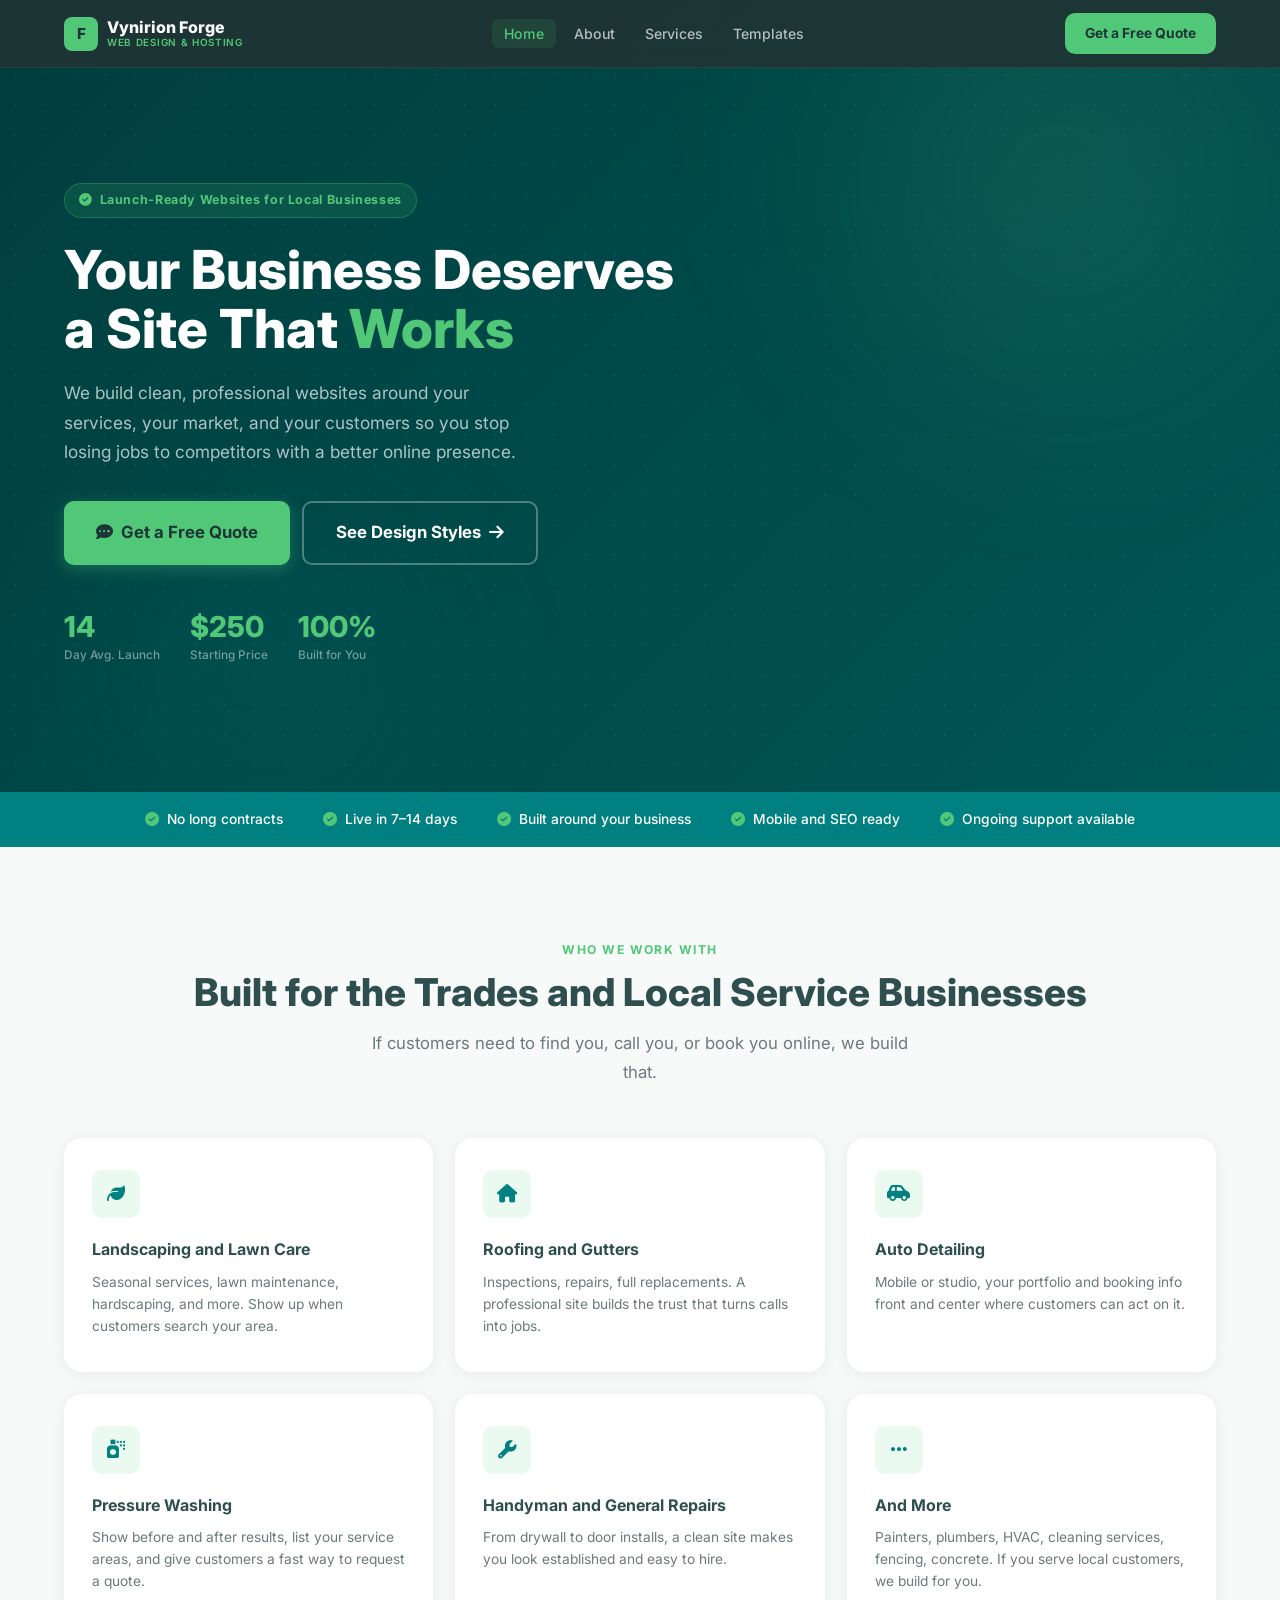
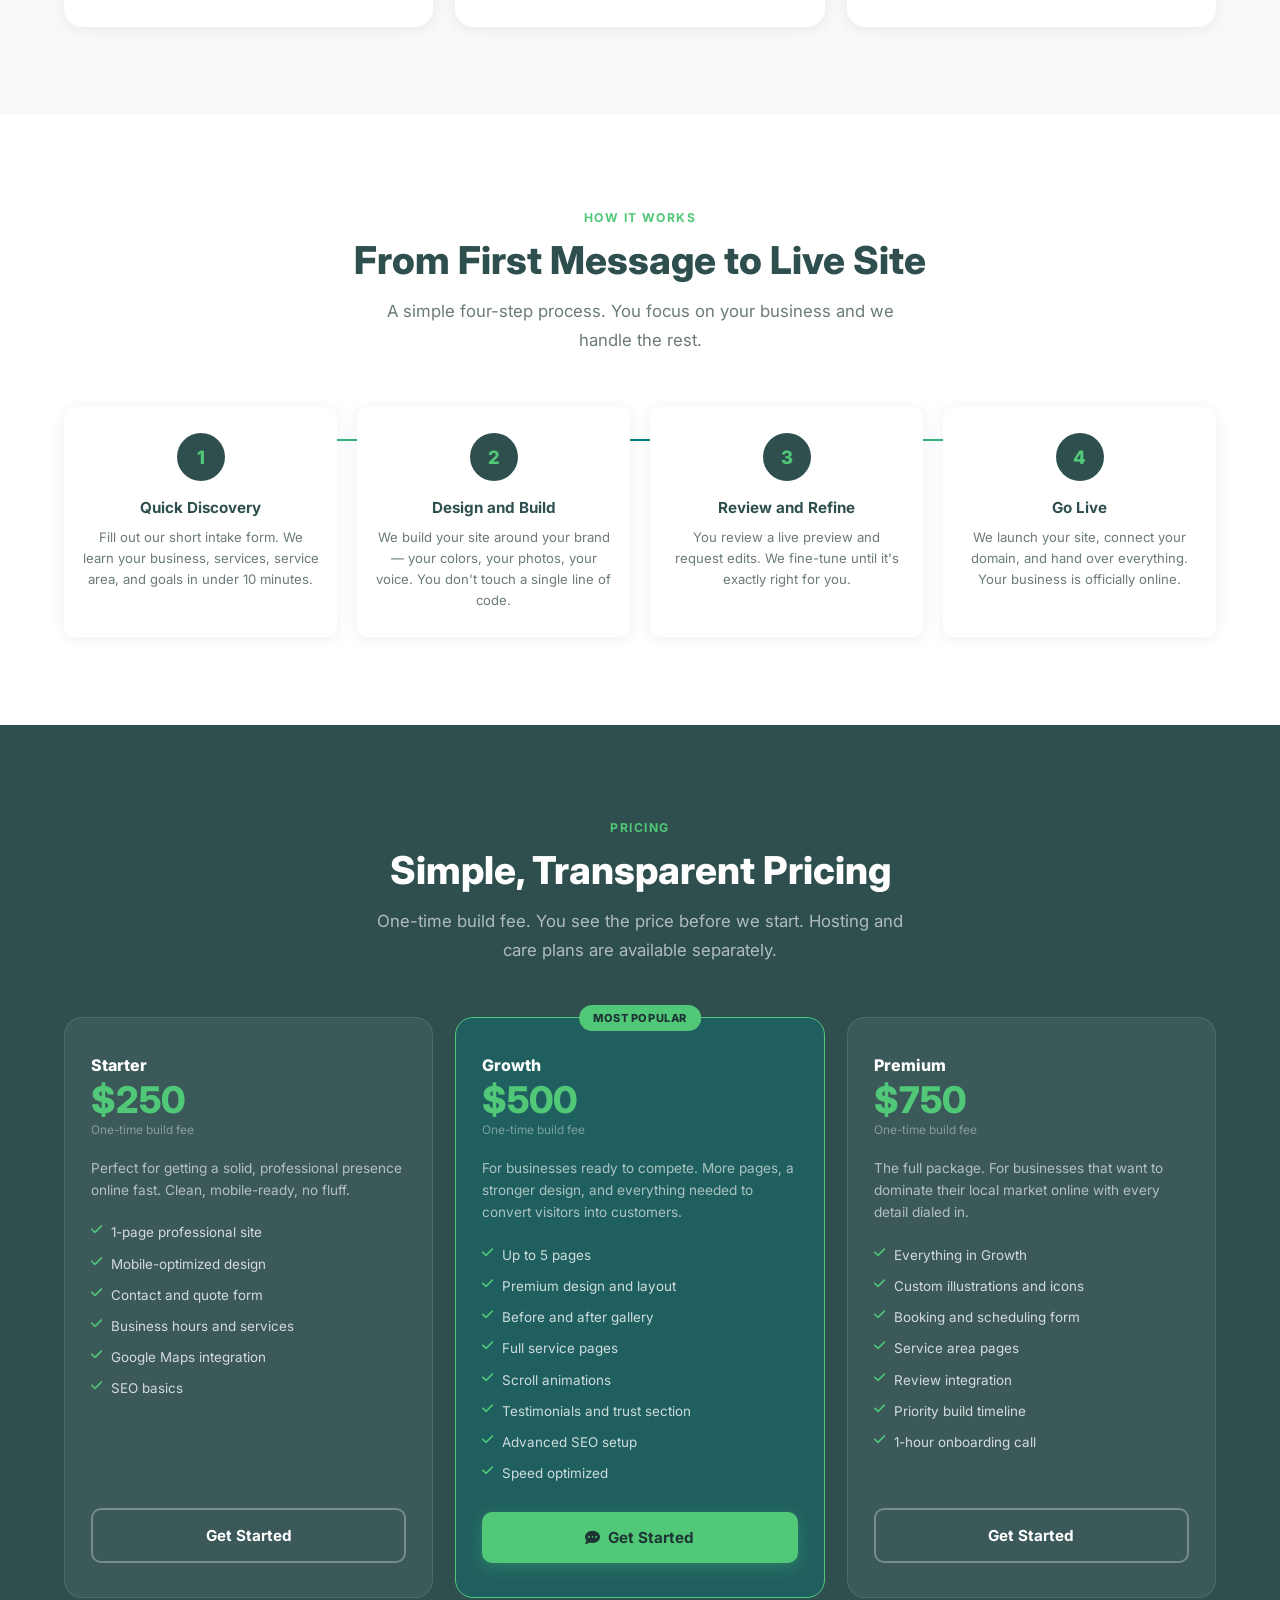
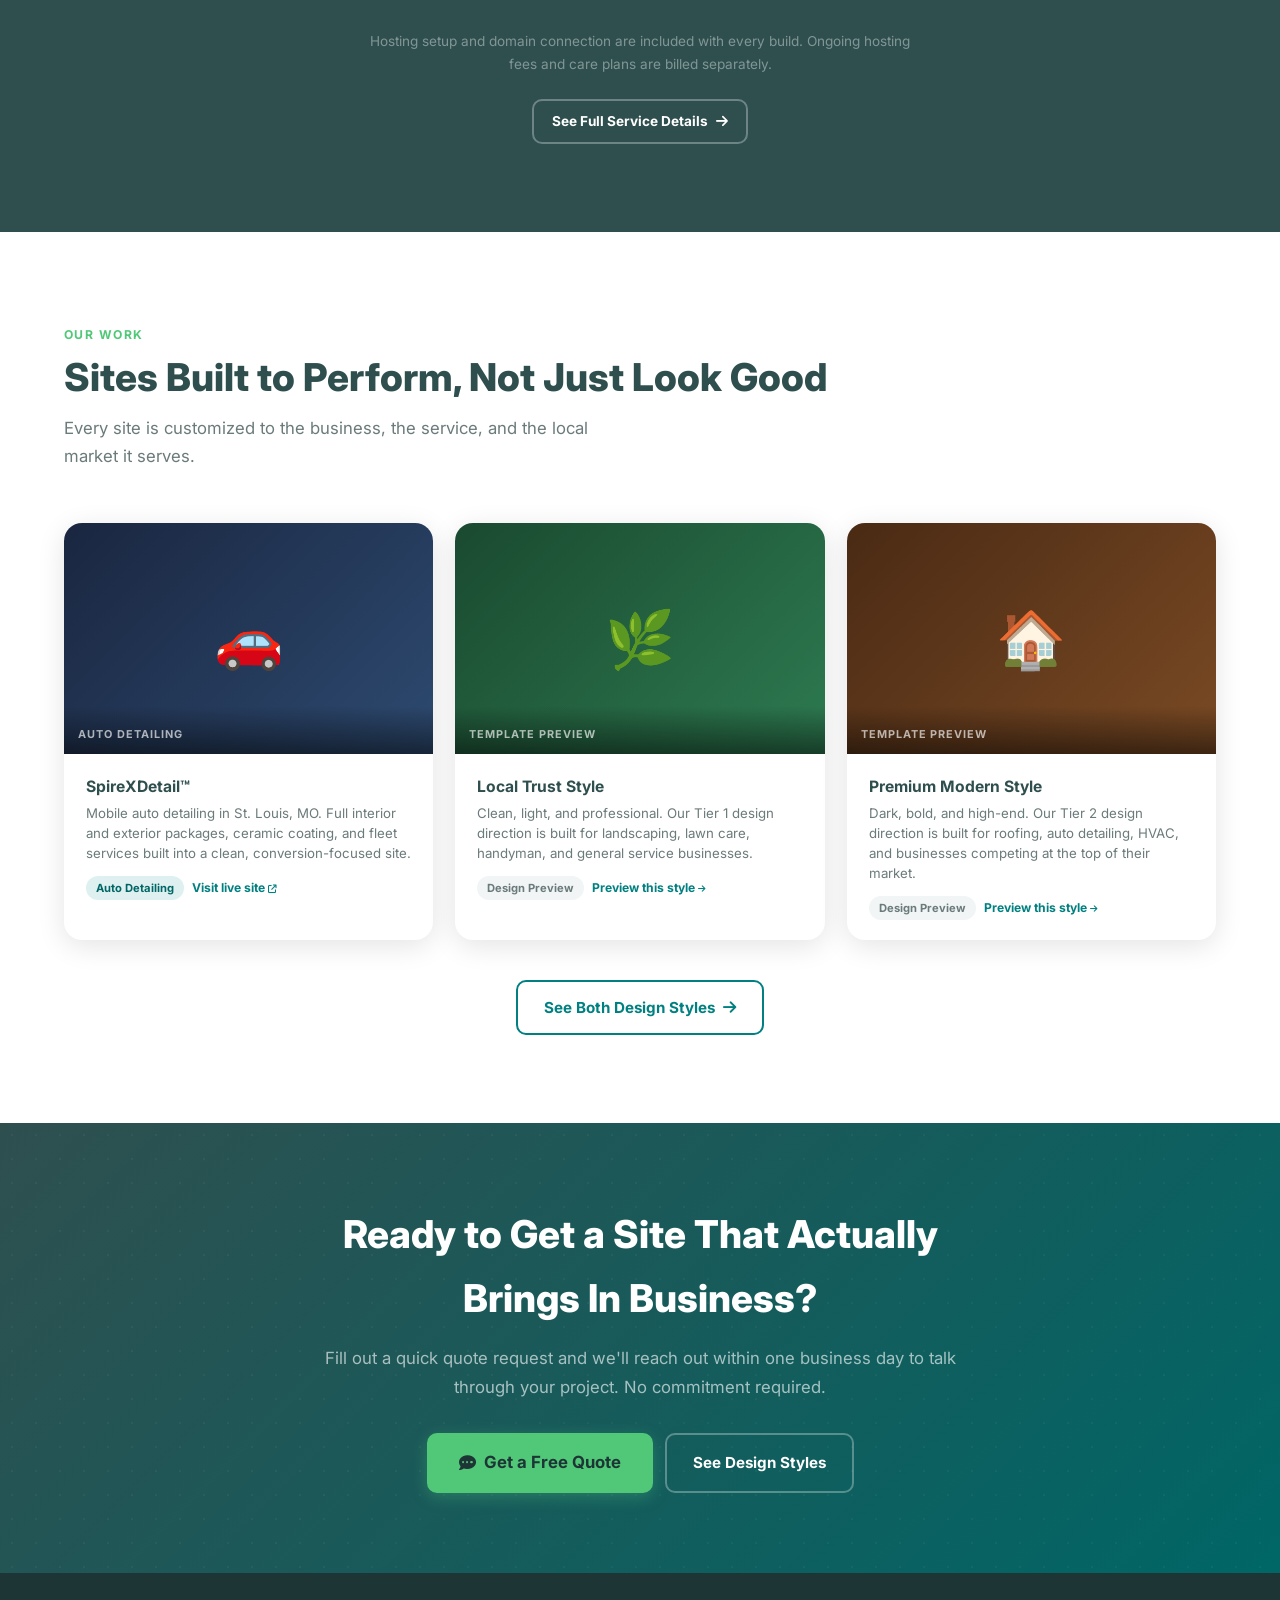
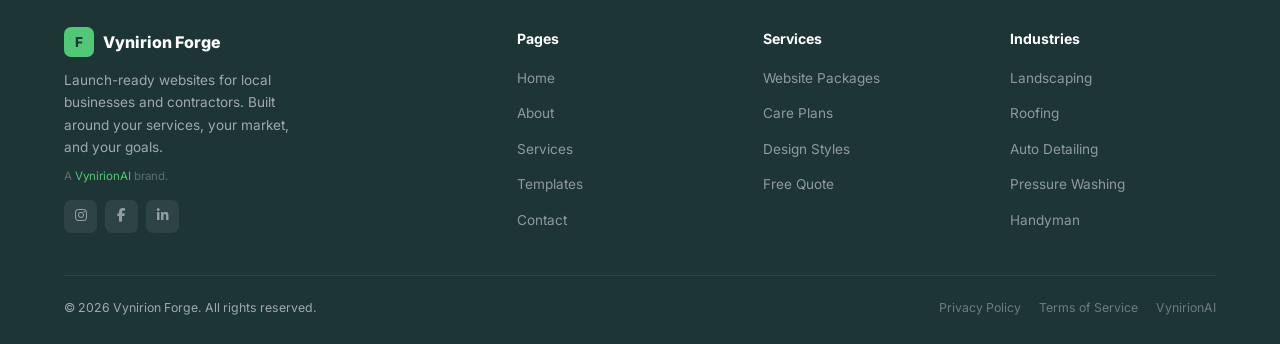
==== vynirion-forge/index.html @ cfecff51 "Add files via upload" ====
<!DOCTYPE html>
<html lang="en">
<head>
  <meta charset="UTF-8">
  <meta name="viewport" content="width=device-width, initial-scale=1.0">
  <title>Vynirion Forge — Professional Websites for Local Businesses</title>
  <meta name="description" content="Vynirion Forge builds professional, launch-ready websites for contractors and local businesses. Landscapers, roofers, detailers, handymen — if customers need to find you, we build it right.">
  <link href="https://fonts.googleapis.com/css2?family=Inter:wght@400;500;600;700;800&display=swap" rel="stylesheet">
  <link rel="stylesheet" href="https://cdnjs.cloudflare.com/ajax/libs/font-awesome/6.5.0/css/all.min.css">
  <link rel="stylesheet" href="style.css">
</head>
<body>

  <!-- NAV -->
  <nav class="site-nav" id="site-nav">
    <a href="index.html" class="nav-logo">
      <div class="nav-logo-mark">F</div>
      <div class="nav-logo-wrap">
        <span class="nav-logo-name">Vynirion Forge</span>
        <span class="nav-logo-sub">Web Design &amp; Hosting</span>
      </div>
    </a>
    <ul class="nav-links">
      <li><a href="index.html" class="active">Home</a></li>
      <li><a href="about.html">About</a></li>
      <li><a href="services.html">Services</a></li>
      <li><a href="templates.html">Templates</a></li>
    </ul>
    <a href="contact.html" class="nav-cta">Get a Free Quote</a>
    <button class="hamburger" id="hamburger" aria-label="Toggle menu" aria-expanded="false">
      <span></span><span></span><span></span>
    </button>
  </nav>

  <!-- MOBILE NAV -->
  <div class="mobile-nav" id="mobile-nav">
    <a href="index.html" class="active">Home</a>
    <a href="about.html">About</a>
    <a href="services.html">Services</a>
    <a href="templates.html">Templates</a>
    <a href="contact.html" class="mob-cta">Get a Free Quote</a>
  </div>

  <!-- MOBILE CTA BAR -->
  <div class="mobile-cta-bar">
    <a href="contact.html"><i class="fa-solid fa-comment-dots"></i> Get a Free Quote</a>
  </div>


  <!-- HERO -->
  <section class="home-hero home-hero--single">
    <div class="home-hero-glow glow-1"></div>
    <div class="home-hero-glow glow-2"></div>

    <div class="home-hero-content">
      <div class="home-hero-badge">
        <i class="fa-solid fa-circle-check" style="color:var(--emerald);font-size:.8rem;"></i>
        Launch-Ready Websites for Local Businesses
      </div>

      <h1>Your Business Deserves<br>a Site That <em>Works</em></h1>

      <p>We build clean, professional websites around your services, your market, and your customers so you stop losing jobs to competitors with a better online presence.</p>

      <div class="hero-btns">
        <a href="contact.html" class="btn btn-em btn-lg"><i class="fa-solid fa-comment-dots"></i> Get a Free Quote</a>
        <a href="templates.html" class="btn btn-outline-w btn-lg">See Design Styles <i class="fa-solid fa-arrow-right"></i></a>
      </div>

      <div class="hero-stats">
        <div>
          <div class="hstat-num">14</div>
          <div class="hstat-label">Day Avg. Launch</div>
        </div>
        <div>
          <div class="hstat-num">$250</div>
          <div class="hstat-label">Starting Price</div>
        </div>
        <div>
          <div class="hstat-num">100%</div>
          <div class="hstat-label">Built for You</div>
        </div>
      </div>
    </div>
  </section>


  <!-- TRUST BAR -->
  <div class="trust-bar">
    <div class="trust-item"><i class="fa-solid fa-circle-check"></i> No long contracts</div>
    <div class="trust-item"><i class="fa-solid fa-circle-check"></i> Live in 7–14 days</div>
    <div class="trust-item"><i class="fa-solid fa-circle-check"></i> Built around your business</div>
    <div class="trust-item"><i class="fa-solid fa-circle-check"></i> Mobile and SEO ready</div>
    <div class="trust-item"><i class="fa-solid fa-circle-check"></i> Ongoing support available</div>
  </div>


  <!-- WHO WE BUILD FOR -->
  <section class="bg-light">
    <div class="wrap">
      <div class="section-header center">
        <div class="label">Who We Work With</div>
        <h2 class="h2">Built for the Trades and Local Service Businesses</h2>
        <p class="lead">If customers need to find you, call you, or book you online, we build that.</p>
      </div>

      <div class="svc-grid">
        <div class="svc-card">
          <div class="svc-icon"><i class="fa-solid fa-leaf"></i></div>
          <h3>Landscaping and Lawn Care</h3>
          <p>Seasonal services, lawn maintenance, hardscaping, and more. Show up when customers search your area.</p>
        </div>
        <div class="svc-card">
          <div class="svc-icon"><i class="fa-solid fa-house"></i></div>
          <h3>Roofing and Gutters</h3>
          <p>Inspections, repairs, full replacements. A professional site builds the trust that turns calls into jobs.</p>
        </div>
        <div class="svc-card">
          <div class="svc-icon"><i class="fa-solid fa-car-side"></i></div>
          <h3>Auto Detailing</h3>
          <p>Mobile or studio, your portfolio and booking info front and center where customers can act on it.</p>
        </div>
        <div class="svc-card">
          <div class="svc-icon"><i class="fa-solid fa-spray-can"></i></div>
          <h3>Pressure Washing</h3>
          <p>Show before and after results, list your service areas, and give customers a fast way to request a quote.</p>
        </div>
        <div class="svc-card">
          <div class="svc-icon"><i class="fa-solid fa-wrench"></i></div>
          <h3>Handyman and General Repairs</h3>
          <p>From drywall to door installs, a clean site makes you look established and easy to hire.</p>
        </div>
        <div class="svc-card">
          <div class="svc-icon"><i class="fa-solid fa-ellipsis"></i></div>
          <h3>And More</h3>
          <p>Painters, plumbers, HVAC, cleaning services, fencing, concrete. If you serve local customers, we build for you.</p>
        </div>
      </div>
    </div>
  </section>


  <!-- HOW IT WORKS -->
  <section>
    <div class="wrap">
      <div class="section-header center">
        <div class="label">How It Works</div>
        <h2 class="h2">From First Message to Live Site</h2>
        <p class="lead">A simple four-step process. You focus on your business and we handle the rest.</p>
      </div>

      <div class="process-grid">
        <div class="step">
          <div class="step-num">1</div>
          <h3>Quick Discovery</h3>
          <p>Fill out our short intake form. We learn your business, services, service area, and goals in under 10 minutes.</p>
        </div>
        <div class="step">
          <div class="step-num">2</div>
          <h3>Design and Build</h3>
          <p>We build your site around your brand — your colors, your photos, your voice. You don't touch a single line of code.</p>
        </div>
        <div class="step">
          <div class="step-num">3</div>
          <h3>Review and Refine</h3>
          <p>You review a live preview and request edits. We fine-tune until it's exactly right for you.</p>
        </div>
        <div class="step">
          <div class="step-num">4</div>
          <h3>Go Live</h3>
          <p>We launch your site, connect your domain, and hand over everything. Your business is officially online.</p>
        </div>
      </div>
    </div>
  </section>


  <!-- PACKAGES -->
  <section class="bg-slate">
    <div class="wrap">
      <div class="section-header center on-dark">
        <div class="label">Pricing</div>
        <h2 class="h2">Simple, Transparent Pricing</h2>
        <p class="lead">One-time build fee. You see the price before we start. Hosting and care plans are available separately.</p>
      </div>

      <div class="pkg-grid">
        <div class="pkg-card">
          <div class="pkg-name">Starter</div>
          <div class="pkg-price">$250</div>
          <div class="pkg-price-note">One-time build fee</div>
          <div class="pkg-desc">Perfect for getting a solid, professional presence online fast. Clean, mobile-ready, no fluff.</div>
          <ul class="pkg-list">
            <li><i class="fa-solid fa-check"></i> 1-page professional site</li>
            <li><i class="fa-solid fa-check"></i> Mobile-optimized design</li>
            <li><i class="fa-solid fa-check"></i> Contact and quote form</li>
            <li><i class="fa-solid fa-check"></i> Business hours and services</li>
            <li><i class="fa-solid fa-check"></i> Google Maps integration</li>
            <li><i class="fa-solid fa-check"></i> SEO basics</li>
          </ul>
          <div class="pkg-footer">
            <a href="contact.html" class="btn btn-outline-w" style="width:100%;justify-content:center;">Get Started</a>
          </div>
        </div>

        <div class="pkg-card featured">
          <div class="pkg-badge">Most Popular</div>
          <div class="pkg-name">Growth</div>
          <div class="pkg-price">$500</div>
          <div class="pkg-price-note">One-time build fee</div>
          <div class="pkg-desc">For businesses ready to compete. More pages, a stronger design, and everything needed to convert visitors into customers.</div>
          <ul class="pkg-list">
            <li><i class="fa-solid fa-check"></i> Up to 5 pages</li>
            <li><i class="fa-solid fa-check"></i> Premium design and layout</li>
            <li><i class="fa-solid fa-check"></i> Before and after gallery</li>
            <li><i class="fa-solid fa-check"></i> Full service pages</li>
            <li><i class="fa-solid fa-check"></i> Scroll animations</li>
            <li><i class="fa-solid fa-check"></i> Testimonials and trust section</li>
            <li><i class="fa-solid fa-check"></i> Advanced SEO setup</li>
            <li><i class="fa-solid fa-check"></i> Speed optimized</li>
          </ul>
          <div class="pkg-footer">
            <a href="contact.html" class="btn btn-em" style="width:100%;justify-content:center;"><i class="fa-solid fa-comment-dots"></i> Get Started</a>
          </div>
        </div>

        <div class="pkg-card">
          <div class="pkg-name">Premium</div>
          <div class="pkg-price">$750</div>
          <div class="pkg-price-note">One-time build fee</div>
          <div class="pkg-desc">The full package. For businesses that want to dominate their local market online with every detail dialed in.</div>
          <ul class="pkg-list">
            <li><i class="fa-solid fa-check"></i> Everything in Growth</li>
            <li><i class="fa-solid fa-check"></i> Custom illustrations and icons</li>
            <li><i class="fa-solid fa-check"></i> Booking and scheduling form</li>
            <li><i class="fa-solid fa-check"></i> Service area pages</li>
            <li><i class="fa-solid fa-check"></i> Review integration</li>
            <li><i class="fa-solid fa-check"></i> Priority build timeline</li>
            <li><i class="fa-solid fa-check"></i> 1-hour onboarding call</li>
          </ul>
          <div class="pkg-footer">
            <a href="contact.html" class="btn btn-outline-w" style="width:100%;justify-content:center;">Get Started</a>
          </div>
        </div>
      </div>

      <p class="pkg-note">Hosting setup and domain connection are included with every build. Ongoing hosting fees and care plans are billed separately.</p>
      <div style="text-align:center;margin-top:24px;">
        <a href="services.html" class="btn btn-outline-w btn-sm">See Full Service Details <i class="fa-solid fa-arrow-right"></i></a>
      </div>
    </div>
  </section>


  <!-- OUR WORK -->
  <section>
    <div class="wrap">
      <div class="section-header">
        <div class="label">Our Work</div>
        <h2 class="h2">Sites Built to Perform, Not Just Look Good</h2>
        <p class="lead">Every site is customized to the business, the service, and the local market it serves.</p>
      </div>

      <div class="work-grid">

        <!-- SpireX Detail — real client -->
        <div class="work-card">
          <div class="work-thumb wt-spirex">
            <span style="font-size:3.5rem;">🚗</span>
            <!--
              SWAP for real screenshot when available:
              <img src="assets/work-spirex.jpg" alt="SpireX Detail Website" style="width:100%;height:100%;object-fit:cover;position:absolute;inset:0;">
            -->
            <div class="work-thumb-label">Auto Detailing</div>
          </div>
          <div class="work-info">
            <h3>SpireXDetail™</h3>
            <p>Mobile auto detailing in St. Louis, MO. Full interior and exterior packages, ceramic coating, and fleet services built into a clean, conversion-focused site.</p>
            <div style="display:flex;gap:8px;align-items:center;flex-wrap:wrap;">
              <span class="work-pill">Auto Detailing</span>
              <a href="https://spirexdetail.com" target="_blank" rel="noopener" style="font-size:.76rem;color:var(--teal);font-weight:700;text-decoration:none;">Visit live site <i class="fa-solid fa-arrow-up-right-from-square" style="font-size:.7em;"></i></a>
            </div>
          </div>
        </div>

        <!-- Template Design 1 -->
        <a href="templates.html?tier=1" class="work-card" style="text-decoration:none;color:inherit;display:block;">
          <div class="work-thumb wt-landscape">
            <span style="font-size:3.5rem;">🌿</span>
            <div class="work-thumb-label">Template Preview</div>
          </div>
          <div class="work-info">
            <h3>Local Trust Style</h3>
            <p>Clean, light, and professional. Our Tier 1 design direction is built for landscaping, lawn care, handyman, and general service businesses.</p>
            <div style="display:flex;gap:8px;align-items:center;">
              <span class="work-pill" style="background:var(--gray-100);color:var(--gray-500);">Design Preview</span>
              <span style="font-size:.76rem;color:var(--teal);font-weight:700;">Preview this style <i class="fa-solid fa-arrow-right" style="font-size:.7em;"></i></span>
            </div>
          </div>
        </a>

        <!-- Template Design 2 -->
        <a href="templates.html?tier=2" class="work-card" style="text-decoration:none;color:inherit;display:block;">
          <div class="work-thumb wt-roofing">
            <span style="font-size:3.5rem;">🏠</span>
            <div class="work-thumb-label">Template Preview</div>
          </div>
          <div class="work-info">
            <h3>Premium Modern Style</h3>
            <p>Dark, bold, and high-end. Our Tier 2 design direction is built for roofing, auto detailing, HVAC, and businesses competing at the top of their market.</p>
            <div style="display:flex;gap:8px;align-items:center;">
              <span class="work-pill" style="background:var(--gray-100);color:var(--gray-500);">Design Preview</span>
              <span style="font-size:.76rem;color:var(--teal);font-weight:700;">Preview this style <i class="fa-solid fa-arrow-right" style="font-size:.7em;"></i></span>
            </div>
          </div>
        </a>

      </div>

      <div style="text-align:center;margin-top:40px;">
        <a href="templates.html" class="btn btn-outline-em">See Both Design Styles <i class="fa-solid fa-arrow-right"></i></a>
      </div>
    </div>
  </section>


  <!-- CTA BAND -->
  <section class="cta-band">
    <div class="cta-band-inner">
      <h2>Ready to Get a Site That Actually Brings In Business?</h2>
      <p>Fill out a quick quote request and we'll reach out within one business day to talk through your project. No commitment required.</p>
      <div class="cta-btns">
        <a href="contact.html" class="btn btn-em btn-lg"><i class="fa-solid fa-comment-dots"></i> Get a Free Quote</a>
        <a href="templates.html" class="btn btn-outline-w">See Design Styles</a>
      </div>
    </div>
  </section>


  <!-- FOOTER -->
  <footer class="site-footer">
    <div class="wrap">
      <div class="footer-grid">
        <div>
          <a href="index.html" class="footer-brand-link">
            <div class="footer-brand-mark">F</div>
            <span class="footer-brand-name">Vynirion Forge</span>
          </a>
          <p class="footer-tagline">Launch-ready websites for local businesses and contractors. Built around your services, your market, and your goals.</p>
          <p class="footer-powered">A <a href="https://vynirionai.com">VynirionAI</a> brand.</p><!-- UPDATE -->
          <div class="footer-socials" style="margin-top:14px;">
            <a href="#" class="fsoc" aria-label="Instagram"><i class="fa-brands fa-instagram"></i></a><!-- UPDATE -->
            <a href="#" class="fsoc" aria-label="Facebook"><i class="fa-brands fa-facebook-f"></i></a><!-- UPDATE -->
            <a href="#" class="fsoc" aria-label="LinkedIn"><i class="fa-brands fa-linkedin-in"></i></a><!-- UPDATE -->
          </div>
        </div>
        <div class="footer-col">
          <h4>Pages</h4>
          <ul>
            <li><a href="index.html">Home</a></li>
            <li><a href="about.html">About</a></li>
            <li><a href="services.html">Services</a></li>
            <li><a href="templates.html">Templates</a></li>
            <li><a href="contact.html">Contact</a></li>
          </ul>
        </div>
        <div class="footer-col">
          <h4>Services</h4>
          <ul>
            <li><a href="services.html">Website Packages</a></li>
            <li><a href="services.html#care">Care Plans</a></li>
            <li><a href="templates.html">Design Styles</a></li>
            <li><a href="contact.html">Free Quote</a></li>
          </ul>
        </div>
        <div class="footer-col">
          <h4>Industries</h4>
          <ul>
            <li><a href="contact.html">Landscaping</a></li>
            <li><a href="contact.html">Roofing</a></li>
            <li><a href="contact.html">Auto Detailing</a></li>
            <li><a href="contact.html">Pressure Washing</a></li>
            <li><a href="contact.html">Handyman</a></li>
          </ul>
        </div>
      </div>

      <div class="footer-bottom">
        <span>&copy; 2026 Vynirion Forge. All rights reserved.</span>
        <div class="footer-legal">
          <a href="#">Privacy Policy</a>
          <a href="#">Terms of Service</a>
          <a href="https://vynirionai.com">VynirionAI</a><!-- UPDATE -->
        </div>
      </div>
    </div>
  </footer>

  <button class="back-top" id="back-top" aria-label="Back to top">
    <i class="fa-solid fa-chevron-up"></i>
  </button>

  <script src="script.js"></script>
</body>
</html>
---- vynirion-forge/style.css ----
/* ============================================================
   VYNIRION FORGE V2 — style.css  (shared across all pages)

   Brand tokens — edit here to restyle the entire site:
   --teal:    #008080   Teal Blue
   --emerald: #50C878   Muted Emerald Green
   --ivory:   #FFFFF0   Soft Ivory
   --slate:   #2F4F4F   Dark Slate Grey
   ============================================================ */

*, *::before, *::after { box-sizing: border-box; margin: 0; padding: 0; }
html { scroll-behavior: smooth; }

:root {
  --teal:         #008080;
  --teal-dark:    #006666;
  --teal-light:   #dff0f0;
  --emerald:      #50C878;
  --emerald-dark: #3aaf5e;
  --emerald-pale: #eafaf1;
  --ivory:        #FFFFF0;
  --slate:        #2F4F4F;
  --slate-dark:   #1e3535;
  --slate-mid:    #3d6363;
  --white:        #ffffff;
  --gray-50:      #f8fafa;
  --gray-100:     #f1f5f5;
  --gray-200:     #e2eaea;
  --gray-500:     #6b7a7a;
  --gray-800:     #1f3030;
  --font:         'Inter', sans-serif;
  --radius:       10px;
  --radius-lg:    18px;
  --shadow:       0 2px 16px rgba(0,0,0,.07);
  --shadow-md:    0 6px 28px rgba(0,0,0,.11);
  --shadow-lg:    0 16px 48px rgba(0,0,0,.16);
  --nav-h:        68px;
}

body {
  font-family: var(--font);
  color: var(--gray-800);
  background: var(--white);
  line-height: 1.65;
  overflow-x: hidden;
}
@media (max-width: 768px) { body { padding-bottom: 68px; } }


/* ─────────────────────────────────────────
   TYPOGRAPHY UTILITIES
───────────────────────────────────────── */
.label {
  display: inline-block; color: var(--emerald);
  font-size: .76rem; font-weight: 700;
  letter-spacing: .12em; text-transform: uppercase;
  margin-bottom: 10px;
}
.h2 {
  font-size: clamp(1.75rem, 3vw, 2.5rem);
  font-weight: 800; line-height: 1.17;
  color: var(--slate); margin-bottom: 14px;
}
.lead {
  font-size: 1.05rem; color: var(--gray-500);
  max-width: 540px; line-height: 1.72;
}
.section-header { margin-bottom: 52px; }
.center { text-align: center; }
.center .lead { margin-left: auto; margin-right: auto; }

.on-dark .h2  { color: var(--white); }
.on-dark .lead { color: rgba(255,255,255,.62); }
.on-dark .label { color: var(--emerald); }


/* ─────────────────────────────────────────
   BUTTONS
───────────────────────────────────────── */
.btn {
  display: inline-flex; align-items: center; gap: 8px;
  padding: 13px 26px; border-radius: var(--radius);
  font-weight: 700; font-size: .95rem;
  text-decoration: none; border: none; cursor: pointer;
  font-family: var(--font); transition: all .2s;
}
.btn-em {
  background: var(--emerald); color: var(--slate-dark);
  box-shadow: 0 4px 16px rgba(80,200,120,.32);
}
.btn-em:hover { background: var(--emerald-dark); transform: translateY(-2px); box-shadow: 0 8px 24px rgba(80,200,120,.42); }

.btn-teal { background: var(--teal); color: var(--white); }
.btn-teal:hover { background: var(--teal-dark); transform: translateY(-1px); }

.btn-outline-em {
  background: transparent; color: var(--teal);
  border: 2px solid var(--teal);
}
.btn-outline-em:hover { background: var(--teal); color: var(--white); }

.btn-outline-w {
  background: transparent; color: var(--white);
  border: 2px solid rgba(255,255,255,.3);
}
.btn-outline-w:hover { border-color: var(--emerald); color: var(--emerald); transform: translateY(-2px); }

.btn-sm { padding: 9px 18px; font-size: .85rem; }
.btn-lg { padding: 16px 32px; font-size: 1.05rem; }


/* ─────────────────────────────────────────
   NAV  (shared across all pages)
   Active page link: add class="active" to matching <a>
───────────────────────────────────────── */
.site-nav {
  position: fixed; top: 0; left: 0; right: 0; z-index: 1000;
  height: var(--nav-h);
  background: rgba(30,53,53,.96);
  backdrop-filter: blur(12px); -webkit-backdrop-filter: blur(12px);
  border-bottom: 1px solid rgba(255,255,255,.07);
  padding: 0 5%;
  display: flex; align-items: center; justify-content: space-between;
  transition: background .3s, box-shadow .3s;
}
.site-nav.scrolled {
  background: rgba(18,38,38,.98);
  box-shadow: 0 2px 24px rgba(0,0,0,.3);
}

.nav-logo { display: flex; align-items: center; gap: 9px; text-decoration: none; }
.nav-logo-mark {
  width: 34px; height: 34px; background: var(--emerald); border-radius: 8px;
  display: flex; align-items: center; justify-content: center;
  color: var(--slate-dark); font-size: .95rem; font-weight: 800;
  transition: transform .3s;
}
.nav-logo:hover .nav-logo-mark { transform: rotate(8deg) scale(1.06); }
.nav-logo-wrap { display: flex; flex-direction: column; line-height: 1.1; }
.nav-logo-name { color: var(--white); font-weight: 800; font-size: 1rem; }
.nav-logo-sub  { color: var(--emerald); font-size: .62rem; font-weight: 600; letter-spacing: .07em; text-transform: uppercase; }

.nav-links { display: flex; align-items: center; gap: 6px; list-style: none; }
.nav-links a {
  color: rgba(255,255,255,.68); text-decoration: none;
  font-weight: 500; font-size: .88rem;
  padding: 6px 12px; border-radius: 7px;
  transition: color .2s, background .2s;
}
.nav-links a:hover { color: var(--white); background: rgba(255,255,255,.08); }
.nav-links a.active { color: var(--emerald); background: rgba(80,200,120,.1); }

.nav-cta {
  background: var(--emerald); color: var(--slate-dark);
  padding: 9px 20px; border-radius: var(--radius);
  font-weight: 700; font-size: .86rem;
  text-decoration: none;
  transition: background .2s, transform .15s;
  white-space: nowrap;
}
.nav-cta:hover { background: var(--emerald-dark); transform: translateY(-1px); }

.hamburger {
  display: none; flex-direction: column; gap: 5px;
  background: none; border: none; cursor: pointer; padding: 4px;
}
.hamburger span {
  display: block; width: 22px; height: 2px;
  background: var(--white); border-radius: 2px;
  transition: transform .3s, opacity .3s;
}
.hamburger.open span:nth-child(1) { transform: translateY(7px) rotate(45deg); }
.hamburger.open span:nth-child(2) { opacity: 0; }
.hamburger.open span:nth-child(3) { transform: translateY(-7px) rotate(-45deg); }

/* Mobile nav */
.mobile-nav {
  display: none; position: fixed;
  top: var(--nav-h); left: 0; right: 0; z-index: 999;
  background: rgba(18,38,38,.99); backdrop-filter: blur(12px);
  padding: 20px 5% 28px;
  flex-direction: column; gap: 2px;
  border-bottom: 1px solid rgba(255,255,255,.07);
}
.mobile-nav.open { display: flex; }
.mobile-nav a {
  color: rgba(255,255,255,.7); text-decoration: none;
  font-weight: 500; font-size: .98rem;
  padding: 11px 0; border-bottom: 1px solid rgba(255,255,255,.06);
  transition: color .2s;
}
.mobile-nav a:hover, .mobile-nav a.active { color: var(--emerald); }
.mobile-nav .mob-cta {
  background: var(--emerald); color: var(--slate-dark) !important;
  text-align: center; border-radius: var(--radius);
  padding: 13px; border-bottom: none; margin-top: 8px;
  font-weight: 700;
}

/* Sticky mobile CTA bar */
.mobile-cta-bar {
  display: none; position: fixed;
  bottom: 0; left: 0; right: 0; z-index: 1001;
  background: var(--emerald);
}
.mobile-cta-bar a {
  display: flex; align-items: center; justify-content: center; gap: 9px;
  padding: 17px 20px; color: var(--slate-dark);
  text-decoration: none; font-weight: 800; font-size: .98rem;
}
@media (max-width: 768px) { .mobile-cta-bar { display: block; } }

/* Back to top */
.back-top {
  position: fixed; bottom: 26px; right: 22px; z-index: 998;
  width: 44px; height: 44px; border-radius: 50%;
  background: var(--teal); color: var(--white);
  border: none; cursor: pointer; font-size: .95rem;
  display: none; align-items: center; justify-content: center;
  box-shadow: 0 4px 14px rgba(0,0,0,.22);
  transition: background .2s, transform .15s;
}
.back-top:hover { background: var(--teal-dark); transform: translateY(-2px); }
.back-top.show { display: flex; }
@media (max-width: 768px) { .back-top { bottom: 80px; } }


/* ─────────────────────────────────────────
   LAYOUT HELPERS
───────────────────────────────────────── */
.wrap  { max-width: 1200px; margin: 0 auto; }
.wrap-sm { max-width: 820px; margin: 0 auto; }
section, .section { padding: 88px 5%; }
.bg-ivory  { background: var(--ivory); }
.bg-light  { background: var(--gray-50); }
.bg-slate  { background: var(--slate); }
.bg-dark   { background: var(--slate-dark); }
.bg-teal-t { background: var(--teal-light); }


/* ─────────────────────────────────────────
   PAGE HERO  (dark gradient — all pages)
───────────────────────────────────────── */
.page-hero {
  padding-top: calc(var(--nav-h) + 72px);
  padding-bottom: 72px;
  padding-left: 5%; padding-right: 5%;
  background: linear-gradient(150deg, var(--slate-dark) 0%, #00494a 60%, var(--slate) 100%);
  position: relative; overflow: hidden;
}
.page-hero::before {
  content: ''; position: absolute; inset: 0;
  background-image: radial-gradient(rgba(255,255,255,.04) 1px, transparent 1px);
  background-size: 26px 26px; pointer-events: none;
}
.page-hero::after {
  content: ''; position: absolute;
  width: 500px; height: 500px; border-radius: 50%;
  background: radial-gradient(circle, rgba(80,200,120,.15) 0%, transparent 70%);
  top: -100px; right: -80px; pointer-events: none;
}
.page-hero-inner { position: relative; z-index: 2; max-width: 760px; }
.page-hero .label { color: var(--emerald); }
.page-hero h1 {
  font-size: clamp(2rem, 4vw, 3.2rem); font-weight: 800;
  line-height: 1.12; color: var(--white); margin-bottom: 18px;
}
.page-hero h1 em { color: var(--emerald); font-style: normal; }
.page-hero p { font-size: 1.08rem; color: rgba(255,255,255,.65); max-width: 560px; line-height: 1.72; }
.page-hero-actions { display: flex; gap: 12px; flex-wrap: wrap; margin-top: 32px; }


/* ─────────────────────────────────────────
   HOME — HERO
───────────────────────────────────────── */
.home-hero {
  min-height: 100vh;
  padding-top: var(--nav-h);
  display: grid; grid-template-columns: 1fr 1fr;
  gap: 60px; align-items: center;
  padding-left: 5%; padding-right: 5%;
  background: linear-gradient(-45deg, #1e3535, #2F4F4F, #005f5f, #003d3d);
  background-size: 400% 400%;
  animation: heroGrad 18s ease infinite;
  position: relative; overflow: hidden;
}
@keyframes heroGrad {
  0%,100% { background-position: 0% 50%; }
  50%      { background-position: 100% 50%; }
}
.home-hero::before {
  content: ''; position: absolute; inset: 0;
  background-image: radial-gradient(rgba(255,255,255,.05) 1px, transparent 1px);
  background-size: 30px 30px; pointer-events: none;
}
.home-hero-glow {
  position: absolute; border-radius: 50%;
  filter: blur(80px); pointer-events: none;
}
.glow-1 {
  width: 600px; height: 600px;
  background: radial-gradient(circle, rgba(80,200,120,.16) 0%, transparent 70%);
  top: -120px; right: -80px; animation: orbf 12s ease-in-out infinite;
}
.glow-2 {
  width: 400px; height: 400px;
  background: radial-gradient(circle, rgba(0,128,128,.2) 0%, transparent 70%);
  bottom: -80px; left: 5%; animation: orbf 16s ease-in-out infinite reverse;
}
@keyframes orbf { 0%,100%{transform:translate(0,0)} 50%{transform:translate(35px,-35px)} }

/* Single-column hero variant */
.home-hero--single {
  grid-template-columns: 1fr;
  min-height: 88vh;
  padding-top: calc(var(--nav-h) + 60px);
  padding-bottom: 72px;
}
.home-hero--single .home-hero-content { max-width: 720px; }

.home-hero-content { position: relative; z-index: 2; }
.home-hero-badge {
  display: inline-flex; align-items: center; gap: 7px;
  background: rgba(80,200,120,.13); border: 1px solid rgba(80,200,120,.28);
  color: var(--emerald); padding: 6px 14px; border-radius: 100px;
  font-size: .78rem; font-weight: 700; letter-spacing: .05em;
  margin-bottom: 22px;
}
.home-hero h1 {
  font-size: clamp(2.1rem, 4.2vw, 3.6rem); font-weight: 800;
  line-height: 1.1; color: var(--white); margin-bottom: 20px;
}
.home-hero h1 em { color: var(--emerald); font-style: normal; }
.home-hero p { font-size: 1.08rem; color: rgba(255,255,255,.68); max-width: 480px; line-height: 1.72; margin-bottom: 34px; }
.hero-btns { display: flex; gap: 12px; flex-wrap: wrap; margin-bottom: 48px; }
.hero-stats { display: flex; gap: 30px; }
.hstat-num   { font-size: 1.8rem; font-weight: 800; color: var(--emerald); line-height: 1; }
.hstat-label { font-size: .74rem; color: rgba(255,255,255,.45); font-weight: 500; margin-top: 4px; }

/* Right side — visual panel */
.home-hero-visual { position: relative; z-index: 2; }
.hero-panel {
  background: rgba(255,255,255,.06);
  border: 1px solid rgba(255,255,255,.1);
  border-radius: var(--radius-lg); padding: 28px;
  backdrop-filter: blur(6px);
}
.hero-panel-label {
  font-size: .7rem; font-weight: 700; color: var(--emerald);
  letter-spacing: .09em; text-transform: uppercase; margin-bottom: 16px;
}
.hero-work-card {
  background: rgba(255,255,255,.05);
  border: 1px solid rgba(255,255,255,.09);
  border-radius: 12px; padding: 18px;
  display: flex; align-items: center; gap: 14px;
  margin-bottom: 12px; transition: background .2s;
}
.hero-work-card:hover { background: rgba(255,255,255,.09); }
.hero-work-card:last-of-type { margin-bottom: 0; }
.hwc-thumb {
  width: 52px; height: 40px; border-radius: 7px;
  flex-shrink: 0; display: flex; align-items: center; justify-content: center;
  font-size: 1.1rem;
}
.hwc-info h4 { font-size: .88rem; font-weight: 700; color: var(--white); margin-bottom: 2px; }
.hwc-info p  { font-size: .75rem; color: rgba(255,255,255,.45); }
.hwc-tag {
  margin-left: auto; font-size: .68rem; font-weight: 700;
  padding: 3px 9px; border-radius: 100px;
  background: rgba(80,200,120,.15); color: var(--emerald);
  white-space: nowrap;
}
.hero-panel-footer {
  margin-top: 20px; padding-top: 18px;
  border-top: 1px solid rgba(255,255,255,.08);
  display: flex; align-items: center; justify-content: space-between;
}
.hero-panel-footer span { font-size: .78rem; color: rgba(255,255,255,.4); }
.hero-panel-footer strong { color: var(--emerald); font-size: .9rem; }


/* Trust bar */
.trust-bar {
  background: var(--teal); padding: 16px 5%;
  display: flex; justify-content: center; gap: 40px; flex-wrap: wrap;
}
.trust-item { display: flex; align-items: center; gap: 8px; color: var(--white); font-size: .86rem; font-weight: 500; }
.trust-item i { color: var(--emerald); font-size: .88rem; }


/* ─────────────────────────────────────────
   WORK / PORTFOLIO STRIP  (homepage)
───────────────────────────────────────── */
.work-grid { display: grid; grid-template-columns: repeat(3,1fr); gap: 22px; }
.work-card {
  border-radius: var(--radius-lg); overflow: hidden;
  box-shadow: var(--shadow-md); background: var(--white);
  transition: transform .25s, box-shadow .25s;
}
.work-card:hover { transform: translateY(-5px); box-shadow: var(--shadow-lg); }
.work-thumb {
  aspect-ratio: 16/10; display: flex; align-items: center; justify-content: center;
  font-size: 3rem; position: relative; overflow: hidden;
}
/*
  PORTFOLIO IMAGES — swap .work-thumb divs for:
  <img src="assets/work-spirex.jpg" alt="SpireX Detail Website" class="work-img">
  CSS: .work-img { width:100%; aspect-ratio:16/10; object-fit:cover; display:block; }
*/
.wt-spirex     { background: linear-gradient(135deg, #1a2640, #2d4a70); }
.wt-landscape  { background: linear-gradient(135deg, #1a4a30, #2d7a50); }
.wt-roofing    { background: linear-gradient(135deg, #4a2a14, #7a4a24); }
.work-thumb-label {
  position: absolute; bottom: 0; left: 0; right: 0;
  background: linear-gradient(to top, rgba(0,0,0,.5) 0%, transparent);
  padding: 20px 14px 10px; font-size: .68rem;
  color: rgba(255,255,255,.65); font-weight: 700;
  letter-spacing: .09em; text-transform: uppercase;
}
.work-info { padding: 20px 22px; }
.work-info h3 { font-size: .98rem; font-weight: 700; color: var(--slate); margin-bottom: 4px; }
.work-info p  { font-size: .83rem; color: var(--gray-500); margin-bottom: 12px; line-height: 1.5; }
.work-pill {
  display: inline-block; background: var(--teal-light);
  color: var(--teal-dark); font-size: .7rem; font-weight: 700;
  padding: 3px 10px; border-radius: 100px;
}


/* ─────────────────────────────────────────
   SERVICES OVERVIEW  (homepage cards)
───────────────────────────────────────── */
.svc-grid { display: grid; grid-template-columns: repeat(3,1fr); gap: 22px; }
.svc-card {
  background: var(--white); border-radius: var(--radius-lg);
  padding: 32px 28px; box-shadow: var(--shadow);
  border-bottom: 3px solid transparent;
  transition: transform .2s, box-shadow .2s, border-color .2s;
}
.svc-card:hover { transform: translateY(-4px); box-shadow: var(--shadow-md); border-bottom-color: var(--emerald); }
.svc-icon {
  width: 48px; height: 48px; border-radius: 10px;
  background: var(--emerald-pale); color: var(--teal);
  display: flex; align-items: center; justify-content: center;
  font-size: 1.15rem; margin-bottom: 18px;
}
.svc-card h3 { font-size: 1rem; font-weight: 700; color: var(--slate); margin-bottom: 8px; }
.svc-card p  { font-size: .86rem; color: var(--gray-500); line-height: 1.6; }


/* ─────────────────────────────────────────
   PROCESS STEPS
───────────────────────────────────────── */
.process-grid { display: grid; grid-template-columns: repeat(4,1fr); gap: 20px; position: relative; }
.process-grid::before {
  content: ''; position: absolute;
  top: 32px; left: calc(12.5% + 10px); right: calc(12.5% + 10px);
  height: 2px; background: linear-gradient(to right, var(--emerald), var(--teal), var(--emerald));
  z-index: 0;
}
.step {
  background: var(--white); border-radius: var(--radius); padding: 26px 18px;
  text-align: center; box-shadow: var(--shadow); position: relative; z-index: 1;
  transition: transform .2s, box-shadow .2s;
}
.step:hover { transform: translateY(-4px); box-shadow: var(--shadow-md); }
.step-num {
  width: 48px; height: 48px; border-radius: 50%;
  background: var(--slate); color: var(--emerald);
  font-size: 1.15rem; font-weight: 800;
  display: flex; align-items: center; justify-content: center;
  margin: 0 auto 14px;
}
.step h3 { font-size: .95rem; font-weight: 700; color: var(--slate); margin-bottom: 7px; }
.step p  { font-size: .82rem; color: var(--gray-500); line-height: 1.6; }


/* ─────────────────────────────────────────
   PRICING / PACKAGES
───────────────────────────────────────── */
.pkg-grid { display: grid; grid-template-columns: repeat(3,1fr); gap: 22px; align-items: stretch; }
.pkg-card {
  background: rgba(255,255,255,.06); border: 1px solid rgba(255,255,255,.1);
  border-radius: var(--radius-lg); padding: 34px 26px;
  display: flex; flex-direction: column;
  transition: transform .2s, border-color .2s;
}
.pkg-card:hover { transform: translateY(-4px); border-color: rgba(80,200,120,.3); }
.pkg-card.featured { background: rgba(0,128,128,.32); border-color: var(--emerald); position: relative; }
.pkg-badge {
  position: absolute; top: -13px; left: 50%; transform: translateX(-50%);
  background: var(--emerald); color: var(--slate-dark);
  font-size: .69rem; font-weight: 800; padding: 4px 14px;
  border-radius: 100px; letter-spacing: .05em;
  text-transform: uppercase; white-space: nowrap;
}
.pkg-name       { font-size: 1rem; font-weight: 800; color: var(--white); margin-bottom: 4px; }
.pkg-price      { font-size: 2.3rem; font-weight: 800; color: var(--emerald); line-height: 1; margin-bottom: 2px; }
.pkg-price-note { font-size: .74rem; color: rgba(255,255,255,.4); margin-bottom: 16px; }
.pkg-desc       { font-size: .85rem; color: rgba(255,255,255,.62); margin-bottom: 20px; line-height: 1.65; }
.pkg-list { list-style: none; flex: 1; display: flex; flex-direction: column; gap: 9px; margin-bottom: 28px; }
.pkg-list li { display: flex; align-items: flex-start; gap: 9px; font-size: .84rem; color: rgba(255,255,255,.78); }
.pkg-list li i { color: var(--emerald); font-size: .8rem; margin-top: 3px; flex-shrink: 0; }
.pkg-footer { margin-top: auto; }
.pkg-note {
  text-align: center; margin-top: 32px; font-size: .85rem;
  color: rgba(255,255,255,.4); max-width: 560px; margin-left: auto; margin-right: auto; line-height: 1.65;
}


/* ─────────────────────────────────────────
   TESTIMONIALS / REVIEWS
───────────────────────────────────────── */
.reviews-grid { display: grid; grid-template-columns: repeat(auto-fit, minmax(270px,1fr)); gap: 22px; }
.review-card {
  background: var(--gray-50); border-radius: var(--radius); padding: 26px;
  border-top: 3px solid var(--emerald); box-shadow: var(--shadow);
  transition: transform .2s, box-shadow .2s;
}
.review-card:hover { transform: translateY(-3px); box-shadow: var(--shadow-md); }
.stars { color: #f59e0b; font-size: .88rem; margin-bottom: 12px; }
.review-text { font-size: .9rem; color: var(--gray-800); font-style: italic; line-height: 1.75; margin-bottom: 16px; }
.reviewer { display: flex; align-items: center; gap: 11px; }
.rev-avatar {
  width: 38px; height: 38px; border-radius: 50%;
  background: var(--emerald-pale); color: var(--teal);
  display: flex; align-items: center; justify-content: center;
  font-weight: 800; font-size: .84rem; flex-shrink: 0;
}
.rev-name { font-weight: 700; font-size: .86rem; color: var(--slate); }
.rev-biz  { font-size: .74rem; color: var(--gray-500); }


/* ─────────────────────────────────────────
   CTA BAND
───────────────────────────────────────── */
.cta-band {
  background: linear-gradient(135deg, var(--slate) 0%, var(--teal-dark) 100%);
  padding: 80px 5%; text-align: center; position: relative; overflow: hidden;
}
.cta-band::before {
  content: ''; position: absolute; inset: 0;
  background-image: radial-gradient(rgba(255,255,255,.04) 1px, transparent 1px);
  background-size: 24px 24px; pointer-events: none;
}
.cta-band-inner { position: relative; z-index: 1; max-width: 640px; margin: 0 auto; }
.cta-band h2 { font-size: clamp(1.8rem, 3vw, 2.5rem); font-weight: 800; color: var(--white); margin-bottom: 14px; }
.cta-band p  { font-size: 1.05rem; color: rgba(255,255,255,.62); margin-bottom: 32px; line-height: 1.7; }
.cta-btns { display: flex; gap: 12px; justify-content: center; flex-wrap: wrap; }


/* ─────────────────────────────────────────
   ABOUT PAGE — specific styles
───────────────────────────────────────── */
.about-grid { display: grid; grid-template-columns: 1fr 1fr; gap: 64px; align-items: center; }
.about-card {
  background: linear-gradient(145deg, var(--slate) 0%, var(--teal-dark) 100%);
  border-radius: var(--radius-lg); padding: 40px 34px;
  box-shadow: var(--shadow-lg); position: relative; overflow: hidden;
}
.about-card::after {
  content: ''; position: absolute;
  width: 220px; height: 220px; border-radius: 50%;
  background: radial-gradient(circle, rgba(80,200,120,.15) 0%, transparent 70%);
  top: -50px; right: -50px; pointer-events: none;
}
.about-card i { font-size: 2.2rem; color: var(--emerald); margin-bottom: 18px; display: block; }
.about-card h3 { font-size: 1.3rem; font-weight: 800; color: var(--white); margin-bottom: 12px; }
.about-card p  { font-size: .9rem; color: rgba(255,255,255,.65); line-height: 1.72; }

.value-list { list-style: none; display: flex; flex-direction: column; gap: 18px; margin-top: 30px; }
.value-list li { display: flex; gap: 14px; align-items: flex-start; }
.value-list li i { color: var(--emerald); font-size: .95rem; margin-top: 4px; flex-shrink: 0; }
.value-list li strong { display: block; font-size: .95rem; font-weight: 700; color: var(--slate); margin-bottom: 2px; }
.value-list li span  { font-size: .84rem; color: var(--gray-500); }

.eco-mention {
  background: var(--emerald-pale); border: 1px solid rgba(80,200,120,.25);
  border-radius: var(--radius); padding: 22px 24px;
  display: flex; align-items: center; gap: 16px; margin-top: 36px;
}
.eco-mention i { font-size: 1.3rem; color: var(--teal); flex-shrink: 0; }
.eco-mention p { font-size: .88rem; color: var(--slate); line-height: 1.6; }
.eco-mention a { color: var(--teal); font-weight: 700; text-decoration: none; }


/* ─────────────────────────────────────────
   SERVICES PAGE — detail styles
───────────────────────────────────────── */
.services-detail-grid { display: grid; grid-template-columns: 1fr 1fr; gap: 28px; }
.svc-detail-card {
  background: var(--white); border-radius: var(--radius-lg);
  border: 1px solid var(--gray-200); padding: 32px 28px;
  box-shadow: var(--shadow); transition: transform .2s, box-shadow .2s, border-color .2s;
}
.svc-detail-card:hover { transform: translateY(-3px); box-shadow: var(--shadow-md); border-color: rgba(80,200,120,.3); }
.svc-detail-card .svc-icon { margin-bottom: 16px; }
.svc-detail-card h3 { font-size: 1.08rem; font-weight: 700; color: var(--slate); margin-bottom: 8px; }
.svc-detail-card p  { font-size: .88rem; color: var(--gray-500); line-height: 1.65; margin-bottom: 16px; }
.svc-detail-card ul { list-style: none; display: flex; flex-direction: column; gap: 7px; }
.svc-detail-card ul li { font-size: .83rem; color: var(--gray-500); display: flex; align-items: center; gap: 8px; }
.svc-detail-card ul li::before { content: ''; width: 6px; height: 6px; border-radius: 50%; background: var(--emerald); flex-shrink: 0; }

.care-grid { display: grid; grid-template-columns: 1fr 1fr; gap: 24px; max-width: 780px; margin: 0 auto; }
.care-card {
  border-radius: var(--radius-lg); padding: 34px 28px;
  background: var(--gray-50); border: 2px solid transparent;
  transition: border-color .2s, transform .2s, box-shadow .2s;
}
.care-card:hover { border-color: var(--emerald); transform: translateY(-3px); box-shadow: var(--shadow-md); }
.care-card.featured { background: var(--slate); border-color: var(--emerald); }
.care-card.featured .care-name  { color: var(--white); }
.care-card.featured .care-price { color: var(--emerald); }
.care-card.featured .care-sub   { color: rgba(255,255,255,.45); }
.care-card.featured .care-desc  { color: rgba(255,255,255,.62); }
.care-card.featured .care-list li { color: rgba(255,255,255,.75); }
.care-card.featured .care-list li i { color: var(--emerald); }
.care-name  { font-size: 1.05rem; font-weight: 800; color: var(--slate); margin-bottom: 6px; }
.care-price { font-size: 2rem; font-weight: 800; color: var(--teal); line-height: 1; margin-bottom: 2px; }
.care-sub   { font-size: .74rem; color: var(--gray-500); margin-bottom: 14px; }
.care-desc  { font-size: .85rem; color: var(--gray-500); line-height: 1.65; margin-bottom: 18px; }
.care-list  { list-style: none; display: flex; flex-direction: column; gap: 8px; margin-bottom: 22px; }
.care-list li { display: flex; align-items: flex-start; gap: 8px; font-size: .83rem; color: var(--slate); }
.care-list li i { color: var(--emerald); font-size: .78rem; margin-top: 3px; flex-shrink: 0; }


/* ─────────────────────────────────────────
   TEMPLATES PAGE — tier toggle
───────────────────────────────────────── */
.template-categories { display: flex; gap: 10px; flex-wrap: wrap; margin-bottom: 40px; }
.cat-btn {
  padding: 9px 20px; border-radius: 100px; border: 2px solid var(--gray-200);
  background: var(--white); color: var(--gray-500); font-weight: 600; font-size: .86rem;
  cursor: pointer; font-family: var(--font); transition: all .2s;
}
.cat-btn:hover { border-color: var(--teal); color: var(--teal); }
.cat-btn.active { background: var(--slate); border-color: var(--slate); color: var(--white); }

/* Tier toggle UI */
.tier-toggle-wrap { margin-bottom: 32px; }
.tier-tabs {
  display: inline-flex; background: var(--gray-100);
  border-radius: 100px; padding: 4px; gap: 4px;
}
.tier-tab {
  padding: 9px 22px; border-radius: 100px;
  border: none; background: transparent;
  color: var(--gray-500); font-weight: 600; font-size: .88rem;
  cursor: pointer; font-family: var(--font);
  transition: all .22s;
}
.tier-tab.active {
  background: var(--slate); color: var(--white);
  box-shadow: 0 2px 10px rgba(0,0,0,.15);
}
.tier-desc {
  display: inline-block; margin-left: 16px;
  font-size: .82rem; color: var(--gray-500);
  vertical-align: middle;
}

/* Template preview viewer */
.template-viewer {
  background: var(--gray-100); border-radius: var(--radius-lg);
  border: 1px solid var(--gray-200); overflow: hidden;
  box-shadow: var(--shadow-md);
}
.viewer-bar {
  background: #e2e8e8; padding: 10px 16px;
  display: flex; align-items: center; gap: 12px;
}
.viewer-dots { display: flex; gap: 5px; }
.viewer-dot  { width: 10px; height: 10px; border-radius: 50%; }
.viewer-dot:nth-child(1) { background: #ff5f57; }
.viewer-dot:nth-child(2) { background: #ffbd2e; }
.viewer-dot:nth-child(3) { background: #28c840; }
.viewer-url {
  flex: 1; background: rgba(255,255,255,.7); border-radius: 5px;
  padding: 5px 12px; font-size: .7rem; color: #888; font-family: monospace;
}
.viewer-open {
  display: inline-flex; align-items: center; gap: 5px;
  font-size: .72rem; font-weight: 700; color: var(--teal);
  text-decoration: none; white-space: nowrap;
  transition: color .2s;
}
.viewer-open:hover { color: var(--teal-dark); }

/* Real iframe preview */
.template-iframe {
  width: 100%; height: 620px; border: none; display: block;
  background: var(--white);
}

/* Tier view containers — Option B */
.tier-view { display: none; }
.tier-view.active { display: block; }

/* Each tier view shows a visual mockup */
.tier-mockup {
  min-height: 480px;
  display: grid;
  grid-template-rows: auto 1fr;
}

/* Tier 1 — Local Trust style mockup */
.mock-t1 { background: linear-gradient(165deg, #e8f5ea, #f0faf2); }
.mock-t1 .mock-nav { background: var(--slate); height: 36px; display: flex; align-items: center; padding: 0 16px; gap: 8px; }
.mock-t1 .mock-logo { width: 48px; height: 5px; background: var(--emerald); border-radius: 2px; }
.mock-t1 .mock-links { display: flex; gap: 8px; margin-left: auto; }
.mock-t1 .mock-link  { width: 28px; height: 4px; background: rgba(255,255,255,.25); border-radius: 2px; }
.mock-t1 .mock-cta-btn { width: 48px; height: 20px; background: var(--emerald); border-radius: 4px; }
.mock-t1 .mock-hero { background: linear-gradient(135deg, var(--teal) 0%, #3a9660 100%); height: 110px; padding: 16px; display: flex; flex-direction: column; gap: 6px; }
.mock-t1 .mock-h1  { width: 55%; height: 9px; background: var(--white); border-radius: 3px; opacity: .92; }
.mock-t1 .mock-h1b { width: 42%; height: 9px; background: var(--white); border-radius: 3px; opacity: .7; }
.mock-t1 .mock-sub { width: 72%; height: 5px; background: rgba(255,255,255,.42); border-radius: 2px; }
.mock-t1 .mock-btn { width: 80px; height: 18px; background: var(--emerald); border-radius: 4px; margin-top: 4px; }
.mock-t1 .mock-cards { padding: 14px 16px; display: grid; grid-template-columns: repeat(3,1fr); gap: 10px; }
.mock-t1 .mock-card { background: var(--white); border-radius: 7px; height: 56px; padding: 10px; box-shadow: 0 2px 8px rgba(0,0,0,.07); display: flex; flex-direction: column; gap: 5px; }
.mock-t1 .mock-card-accent { height: 4px; background: var(--teal); border-radius: 2px; width: 50%; opacity: .6; }
.mock-t1 .mock-card-line   { height: 3px; background: #e0e0e0; border-radius: 2px; }
.mock-t1 .mock-card-line.w80 { width: 80%; }
.mock-t1 .mock-card-line.w60 { width: 60%; }
.mock-t1 .mock-review-row { padding: 0 16px 14px; display: grid; grid-template-columns: repeat(2,1fr); gap: 10px; }
.mock-t1 .mock-review { background: var(--white); border-radius: 7px; height: 48px; padding: 8px; display: flex; flex-direction: column; gap: 4px; }
.mock-t1 .mock-stars { display: flex; gap: 3px; }
.mock-t1 .mock-star  { width: 8px; height: 8px; border-radius: 1px; background: #f59e0b; }
.mock-t1 .mock-review-line { height: 3px; background: #e0e0e0; border-radius: 2px; }
.mock-t1 .mock-form { margin: 0 16px 16px; background: var(--white); border-radius: 8px; padding: 12px; }
.mock-t1 .mock-form-title { width: 40%; height: 6px; background: var(--slate); border-radius: 2px; margin-bottom: 8px; opacity: .7; }
.mock-t1 .mock-input { height: 14px; background: #f1f1f1; border-radius: 3px; margin-bottom: 5px; border: 1px solid #e0e0e0; }
.mock-t1 .mock-submit { height: 16px; background: var(--emerald); border-radius: 4px; margin-top: 6px; }

/* Tier 2 — Premium Modern style mockup */
.mock-t2 { background: #0d1a0d; }
.mock-t2 .mock-nav { background: #080f08; height: 36px; display: flex; align-items: center; padding: 0 16px; gap: 8px; border-bottom: 1px solid rgba(80,200,120,.12); }
.mock-t2 .mock-logo { width: 52px; height: 5px; background: var(--emerald); border-radius: 2px; }
.mock-t2 .mock-links { display: flex; gap: 8px; margin-left: auto; }
.mock-t2 .mock-link  { width: 28px; height: 3px; background: rgba(80,200,120,.3); border-radius: 2px; }
.mock-t2 .mock-cta-btn { width: 52px; height: 20px; background: var(--emerald); border-radius: 4px; }
.mock-t2 .mock-hero  { height: 120px; padding: 18px; display: flex; flex-direction: column; gap: 6px; position: relative; overflow: hidden; }
.mock-t2 .mock-hero::before { content: ''; position: absolute; inset: 0; background: linear-gradient(135deg, #0a1a0a 0%, #1a3a1a 100%); }
.mock-t2 .mock-hero::after  { content: ''; position: absolute; width: 200px; height: 200px; border-radius: 50%; background: radial-gradient(circle, rgba(80,200,120,.18) 0%, transparent 70%); top: -50px; right: -30px; }
.mock-t2 .mock-h1    { position: relative; z-index: 1; width: 58%; height: 10px; background: var(--emerald); border-radius: 3px; opacity: .95; }
.mock-t2 .mock-h1b   { position: relative; z-index: 1; width: 44%; height: 10px; background: rgba(80,200,120,.5); border-radius: 3px; }
.mock-t2 .mock-sub   { position: relative; z-index: 1; width: 70%; height: 4px; background: rgba(255,255,255,.25); border-radius: 2px; }
.mock-t2 .mock-btn   { position: relative; z-index: 1; width: 80px; height: 18px; background: var(--emerald); border-radius: 4px; margin-top: 6px; box-shadow: 0 0 12px rgba(80,200,120,.4); }
.mock-t2 .mock-cards { padding: 14px 16px; display: grid; grid-template-columns: repeat(3,1fr); gap: 8px; }
.mock-t2 .mock-card  { background: rgba(255,255,255,.06); border: 1px solid rgba(80,200,120,.14); border-radius: 7px; height: 56px; padding: 10px; display: flex; flex-direction: column; gap: 5px; }
.mock-t2 .mock-card-accent { height: 4px; background: var(--emerald); border-radius: 2px; width: 50%; opacity: .7; }
.mock-t2 .mock-card-line   { height: 3px; background: rgba(255,255,255,.12); border-radius: 2px; }
.mock-t2 .mock-card-line.w80 { width: 80%; }
.mock-t2 .mock-card-line.w60 { width: 60%; }
.mock-t2 .mock-review-row { padding: 0 16px 14px; display: grid; grid-template-columns: repeat(2,1fr); gap: 8px; }
.mock-t2 .mock-review { background: rgba(255,255,255,.05); border: 1px solid rgba(80,200,120,.1); border-radius: 7px; height: 48px; padding: 8px; display: flex; flex-direction: column; gap: 4px; }
.mock-t2 .mock-stars  { display: flex; gap: 3px; }
.mock-t2 .mock-star   { width: 8px; height: 8px; border-radius: 1px; background: #f59e0b; }
.mock-t2 .mock-review-line { height: 3px; background: rgba(255,255,255,.1); border-radius: 2px; }
.mock-t2 .mock-form { margin: 0 16px 16px; background: rgba(255,255,255,.05); border: 1px solid rgba(80,200,120,.12); border-radius: 8px; padding: 12px; }
.mock-t2 .mock-form-title { width: 40%; height: 6px; background: var(--emerald); border-radius: 2px; margin-bottom: 8px; opacity: .8; }
.mock-t2 .mock-input  { height: 14px; background: rgba(255,255,255,.07); border-radius: 3px; margin-bottom: 5px; border: 1px solid rgba(255,255,255,.1); }
.mock-t2 .mock-submit { height: 16px; background: var(--emerald); border-radius: 4px; margin-top: 6px; box-shadow: 0 0 8px rgba(80,200,120,.3); }

/* Template sidebar info */
.template-layout { display: grid; grid-template-columns: 1fr 300px; gap: 28px; align-items: start; }
.template-sidebar { position: sticky; top: calc(var(--nav-h) + 24px); }
.sidebar-card {
  background: var(--white); border-radius: var(--radius-lg);
  border: 1px solid var(--gray-200); padding: 26px; box-shadow: var(--shadow);
}
.sidebar-card h3 { font-size: 1rem; font-weight: 800; color: var(--slate); margin-bottom: 6px; }
.sidebar-tag {
  display: inline-block; background: var(--emerald-pale); color: var(--teal);
  font-size: .68rem; font-weight: 700; padding: 3px 10px;
  border-radius: 100px; letter-spacing: .05em; text-transform: uppercase;
  margin-bottom: 12px;
}
.sidebar-card p { font-size: .85rem; color: var(--gray-500); line-height: 1.65; margin-bottom: 14px; }
.sidebar-included { list-style: none; display: flex; flex-direction: column; gap: 7px; margin-bottom: 20px; }
.sidebar-included li { display: flex; align-items: center; gap: 8px; font-size: .82rem; color: var(--slate); }
.sidebar-included li i { color: var(--emerald); font-size: .78rem; }
.template-cats-list { display: flex; flex-direction: column; gap: 6px; margin-top: 20px; }
.tcat-item {
  display: flex; align-items: center; gap: 10px; padding: 10px 14px;
  border-radius: var(--radius); border: 1px solid var(--gray-200);
  cursor: pointer; transition: all .18s; text-decoration: none;
  color: var(--slate); font-size: .86rem; font-weight: 600;
  background: var(--white);
}
.tcat-item:hover, .tcat-item.active { background: var(--slate); color: var(--white); border-color: var(--slate); }
.tcat-item i { width: 16px; text-align: center; }


/* ─────────────────────────────────────────
   CONTACT PAGE
───────────────────────────────────────── */
.contact-layout { display: grid; grid-template-columns: 1fr 1.6fr; gap: 52px; align-items: start; }
.contact-info-title { font-size: 1.1rem; font-weight: 800; color: var(--white); margin-bottom: 14px; }
.contact-bullets { list-style: none; display: flex; flex-direction: column; gap: 12px; margin-bottom: 24px; }
.contact-bullets li { display: flex; align-items: center; gap: 10px; font-size: .9rem; color: rgba(255,255,255,.7); }
.contact-bullets li i { color: var(--emerald); width: 18px; font-size: .88rem; }
.contact-direct { padding-top: 22px; border-top: 1px solid rgba(255,255,255,.1); margin-top: 22px; }
.contact-direct p { font-size: .8rem; color: rgba(255,255,255,.42); margin-bottom: 5px; }
.contact-direct a { color: var(--emerald); font-weight: 600; font-size: .9rem; text-decoration: none; }
.contact-direct a:hover { text-decoration: underline; }

/* Form */
.form-box {
  background: rgba(255,255,255,.05); border: 1px solid rgba(255,255,255,.1);
  border-radius: var(--radius-lg); padding: 34px;
}
.form-grid { display: grid; grid-template-columns: 1fr 1fr; gap: 15px; }
.fg { display: flex; flex-direction: column; gap: 5px; }
.fg.full { grid-column: 1 / -1; }
.fg label { font-size: .79rem; font-weight: 600; color: rgba(255,255,255,.7); }
.fg input, .fg select, .fg textarea {
  background: rgba(255,255,255,.08); border: 1px solid rgba(255,255,255,.13);
  border-radius: 8px; padding: 11px 13px;
  font-size: .91rem; font-family: var(--font); color: var(--white);
  transition: border-color .2s, background .2s; -webkit-appearance: none;
}
.fg input::placeholder, .fg textarea::placeholder { color: rgba(255,255,255,.27); }
.fg select option { background: var(--slate-dark); }
.fg input:focus, .fg select:focus, .fg textarea:focus { outline: none; border-color: var(--emerald); background: rgba(255,255,255,.11); }
.fg textarea { resize: vertical; min-height: 100px; }
.form-submit {
  grid-column: 1/-1; background: var(--emerald); color: var(--slate-dark);
  border: none; padding: 15px; border-radius: var(--radius);
  font-size: .98rem; font-weight: 700; cursor: pointer; font-family: var(--font);
  display: flex; align-items: center; justify-content: center; gap: 8px;
  transition: background .2s, transform .15s, box-shadow .2s;
  box-shadow: 0 4px 14px rgba(80,200,120,.28);
}
.form-submit:hover { background: var(--emerald-dark); transform: translateY(-2px); box-shadow: 0 8px 22px rgba(80,200,120,.4); }
.form-submit:disabled { opacity: .65; cursor: not-allowed; transform: none; }
.form-note { grid-column: 1/-1; text-align: center; font-size: .75rem; color: rgba(255,255,255,.3); }
.form-success, .form-error { text-align: center; padding: 48px 20px; }
.form-success i { font-size: 2.8rem; color: var(--emerald); display: block; margin-bottom: 14px; }
.form-error   i { font-size: 2.8rem; color: #ef4444;      display: block; margin-bottom: 14px; }
.form-success h3, .form-error h3 { font-size: 1.25rem; font-weight: 800; color: var(--white); margin-bottom: 8px; }
.form-success p,  .form-error p  { color: rgba(255,255,255,.58); font-size: .9rem; }


/* ─────────────────────────────────────────
   FAQ accordion
───────────────────────────────────────── */
.faq-list { max-width: 740px; margin: 0 auto; display: flex; flex-direction: column; gap: 10px; }
.faq-item { background: var(--white); border-radius: var(--radius); box-shadow: var(--shadow); border: 1px solid transparent; overflow: hidden; transition: border-color .2s; }
.faq-item.open { border-color: var(--emerald); }
.faq-q {
  width: 100%; background: none; border: none;
  padding: 18px 22px; display: flex; justify-content: space-between; align-items: center; gap: 14px;
  cursor: pointer; text-align: left; font-family: var(--font);
  font-size: .94rem; font-weight: 700; color: var(--slate); transition: color .2s;
}
.faq-q:hover { color: var(--teal); }
.faq-q i { color: var(--emerald); transition: transform .3s; flex-shrink: 0; }
.faq-item.open .faq-q i { transform: rotate(45deg); }
.faq-a {
  max-height: 0; overflow: hidden; padding: 0 22px;
  transition: max-height .36s ease, padding .2s;
  font-size: .9rem; color: var(--gray-500); line-height: 1.75;
}
.faq-item.open .faq-a { max-height: 280px; padding: 0 22px 20px; }


/* ─────────────────────────────────────────
   FOOTER  (shared across all pages)
───────────────────────────────────────── */
.site-footer {
  background: var(--slate-dark); color: rgba(255,255,255,.58);
  padding: 54px 5% 26px;
}
.footer-grid {
  display: grid; grid-template-columns: 2fr 1fr 1fr 1fr;
  gap: 40px; margin-bottom: 42px;
}
.footer-brand-link {
  display: flex; align-items: center; gap: 9px;
  text-decoration: none; margin-bottom: 12px;
}
.footer-brand-mark {
  width: 30px; height: 30px; background: var(--emerald); border-radius: 7px;
  display: flex; align-items: center; justify-content: center;
  color: var(--slate-dark); font-size: .85rem; font-weight: 800;
}
.footer-brand-name { color: var(--white); font-weight: 800; font-size: 1rem; }
.footer-tagline  { font-size: .85rem; line-height: 1.65; margin-bottom: 8px; max-width: 240px; }
.footer-powered  { font-size: .72rem; color: rgba(255,255,255,.28); }
.footer-powered a { color: var(--emerald); text-decoration: none; }

.footer-col h4 { color: var(--white); font-weight: 700; font-size: .88rem; margin-bottom: 14px; }
.footer-col ul { list-style: none; display: flex; flex-direction: column; gap: 9px; }
.footer-col a  { color: rgba(255,255,255,.5); text-decoration: none; font-size: .85rem; transition: color .2s; }
.footer-col a:hover { color: var(--emerald); }

/* UPDATE social links → replace # with real URLs */
.footer-socials { display: flex; gap: 8px; margin-top: 16px; }
.fsoc {
  width: 33px; height: 33px; border-radius: 7px;
  background: rgba(255,255,255,.07);
  display: flex; align-items: center; justify-content: center;
  color: rgba(255,255,255,.48); text-decoration: none; font-size: .85rem;
  transition: background .2s, color .2s;
}
.fsoc:hover { background: var(--emerald); color: var(--slate-dark); }

.footer-bottom {
  border-top: 1px solid rgba(255,255,255,.07); padding-top: 22px;
  display: flex; justify-content: space-between; align-items: center;
  flex-wrap: wrap; gap: 10px; font-size: .77rem;
}
.footer-bottom a { color: rgba(255,255,255,.35); text-decoration: none; transition: color .2s; }
.footer-bottom a:hover { color: var(--emerald); }
.footer-legal { display: flex; gap: 18px; }


/* ─────────────────────────────────────────
   RESPONSIVE
───────────────────────────────────────── */
@media (max-width: 1100px) {
  .pkg-grid  { grid-template-columns: 1fr; max-width: 440px; margin: 0 auto; }
  .process-grid { grid-template-columns: repeat(2,1fr); }
  .process-grid::before { display: none; }
  .work-grid { grid-template-columns: repeat(2,1fr); }
  .footer-grid { grid-template-columns: 1fr 1fr; }
  .template-layout { grid-template-columns: 1fr; }
  .template-sidebar { position: static; }
}
@media (max-width: 900px) {
  .home-hero { grid-template-columns: 1fr; min-height: auto; padding-top: calc(var(--nav-h) + 60px); padding-bottom: 60px; }
  .home-hero-visual { display: none; }
  .about-grid { grid-template-columns: 1fr; gap: 36px; }
  .contact-layout { grid-template-columns: 1fr; }
  .services-detail-grid { grid-template-columns: 1fr; }
  .svc-grid { grid-template-columns: 1fr 1fr; }
  .care-grid { grid-template-columns: 1fr; max-width: 440px; margin: 0 auto; }
}
@media (max-width: 768px) {
  section, .section { padding: 64px 5%; }
  .nav-links { display: none; }
  .hamburger { display: flex; }
  .work-grid { grid-template-columns: 1fr; max-width: 380px; margin: 0 auto; }
  .svc-grid  { grid-template-columns: 1fr; }
  .footer-grid { grid-template-columns: 1fr; }
  .trust-bar { gap: 14px; justify-content: flex-start; flex-direction: column; padding: 16px 5%; }
  .home-hero h1 { font-size: 1.9rem; }
  .form-grid { grid-template-columns: 1fr; }
}
@media (max-width: 480px) {
  .hero-btns { flex-direction: column; }
  .hero-btns .btn { justify-content: center; }
  .hero-stats { gap: 20px; }
  .process-grid { grid-template-columns: 1fr; }
  .cta-btns { flex-direction: column; align-items: center; }
  .footer-legal { flex-direction: column; gap: 6px; }
  .template-categories { gap: 7px; }
}
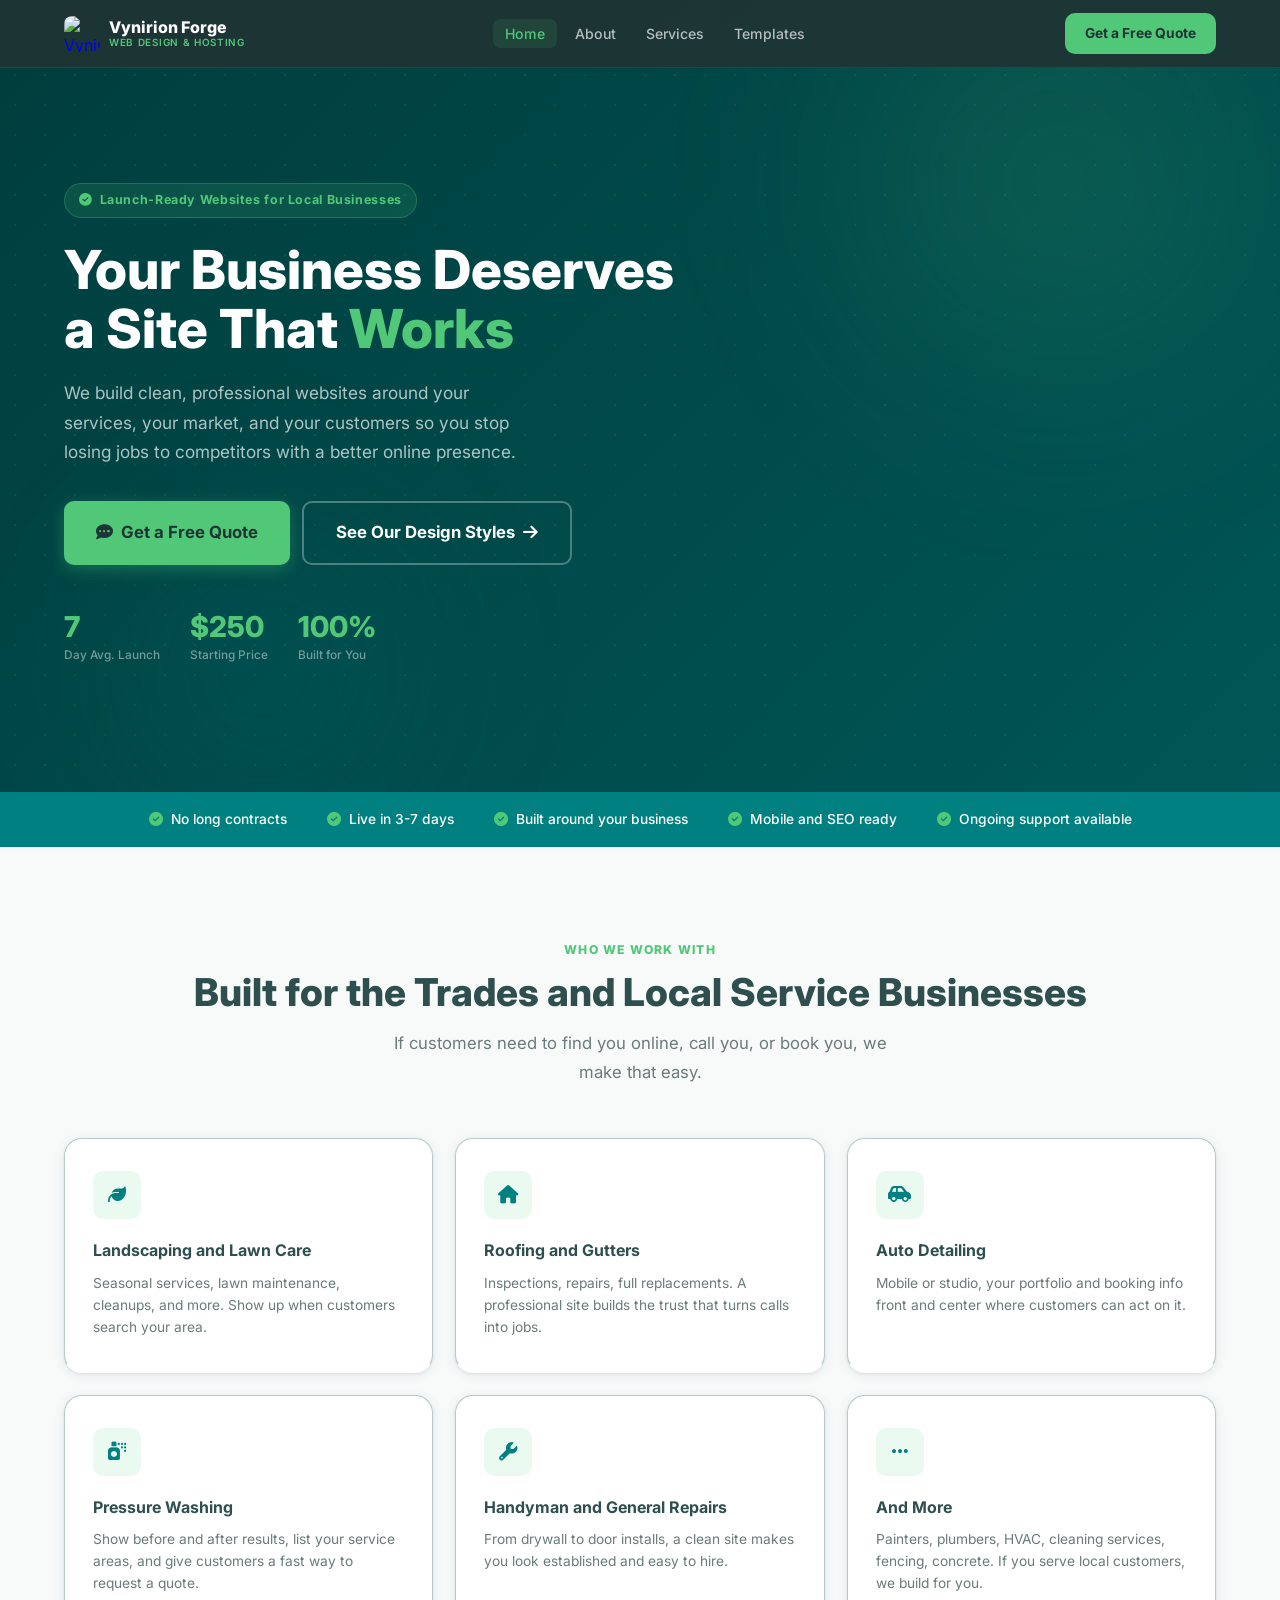
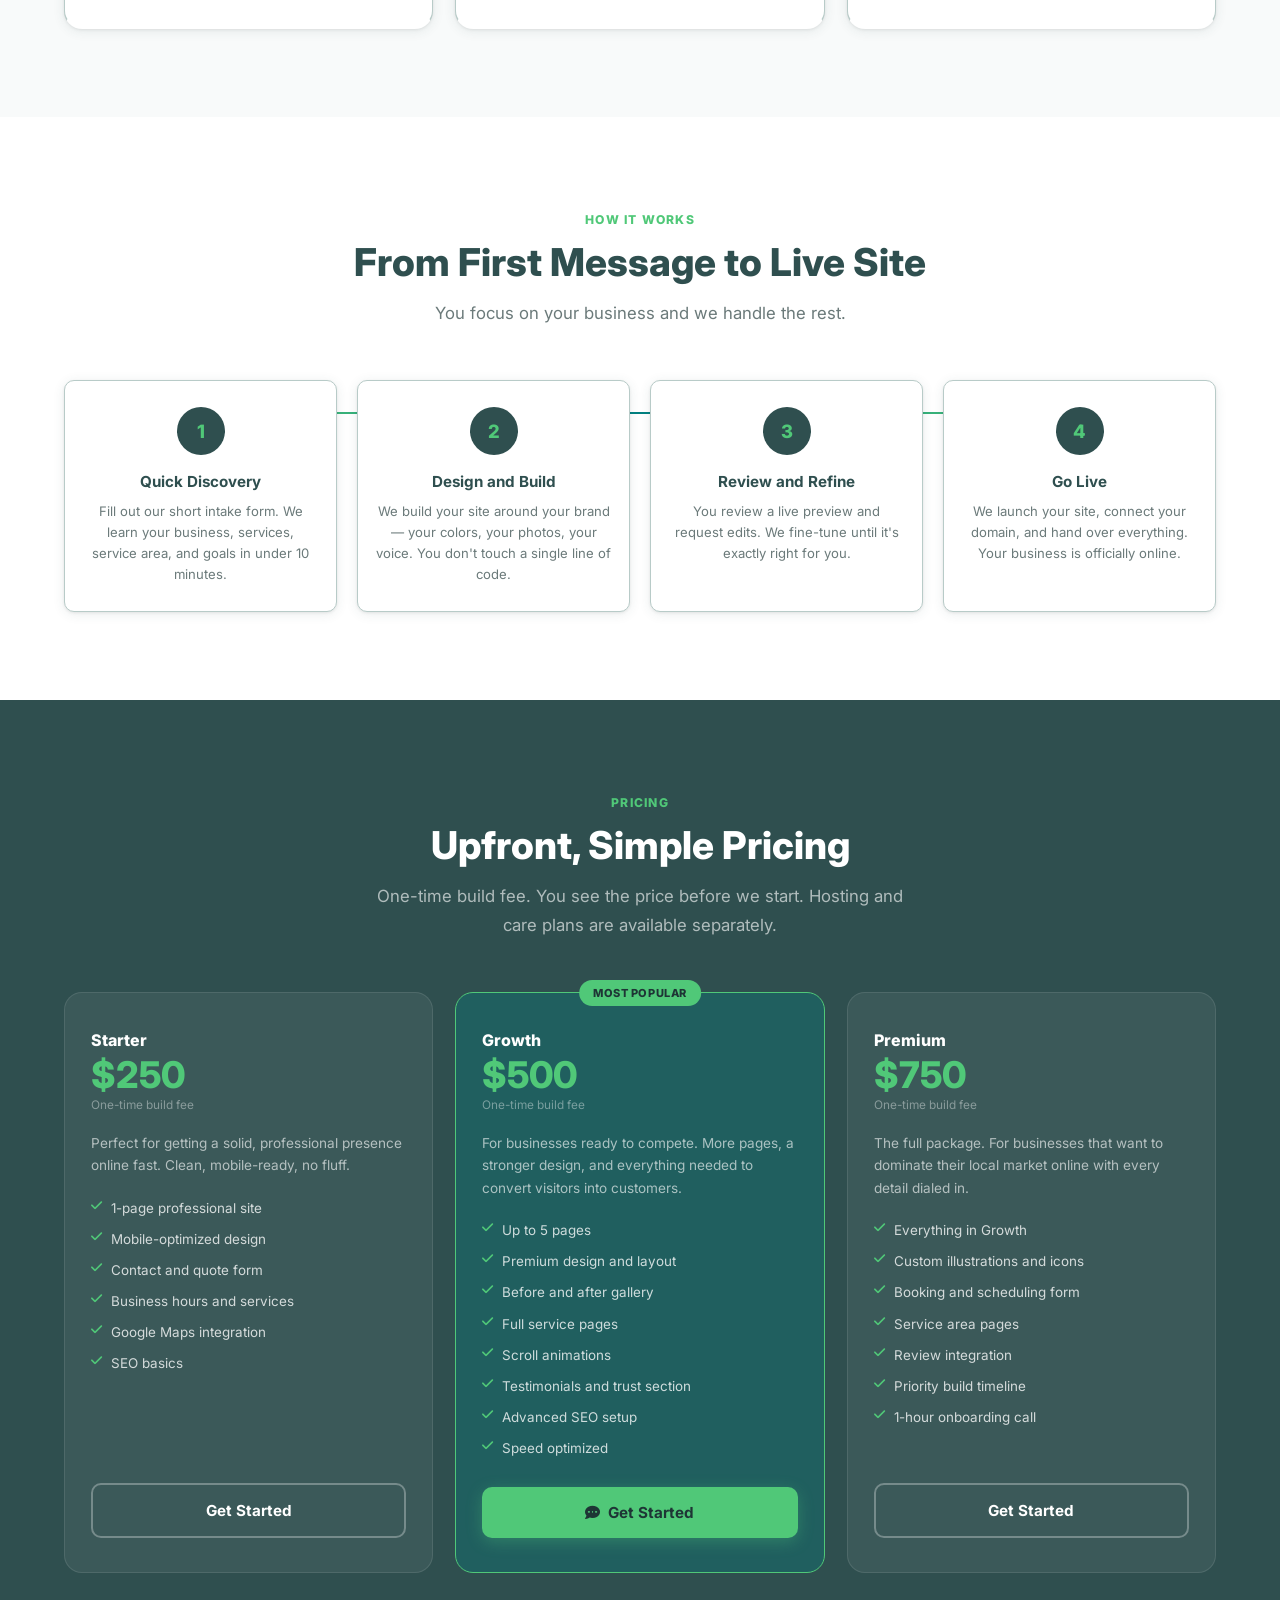
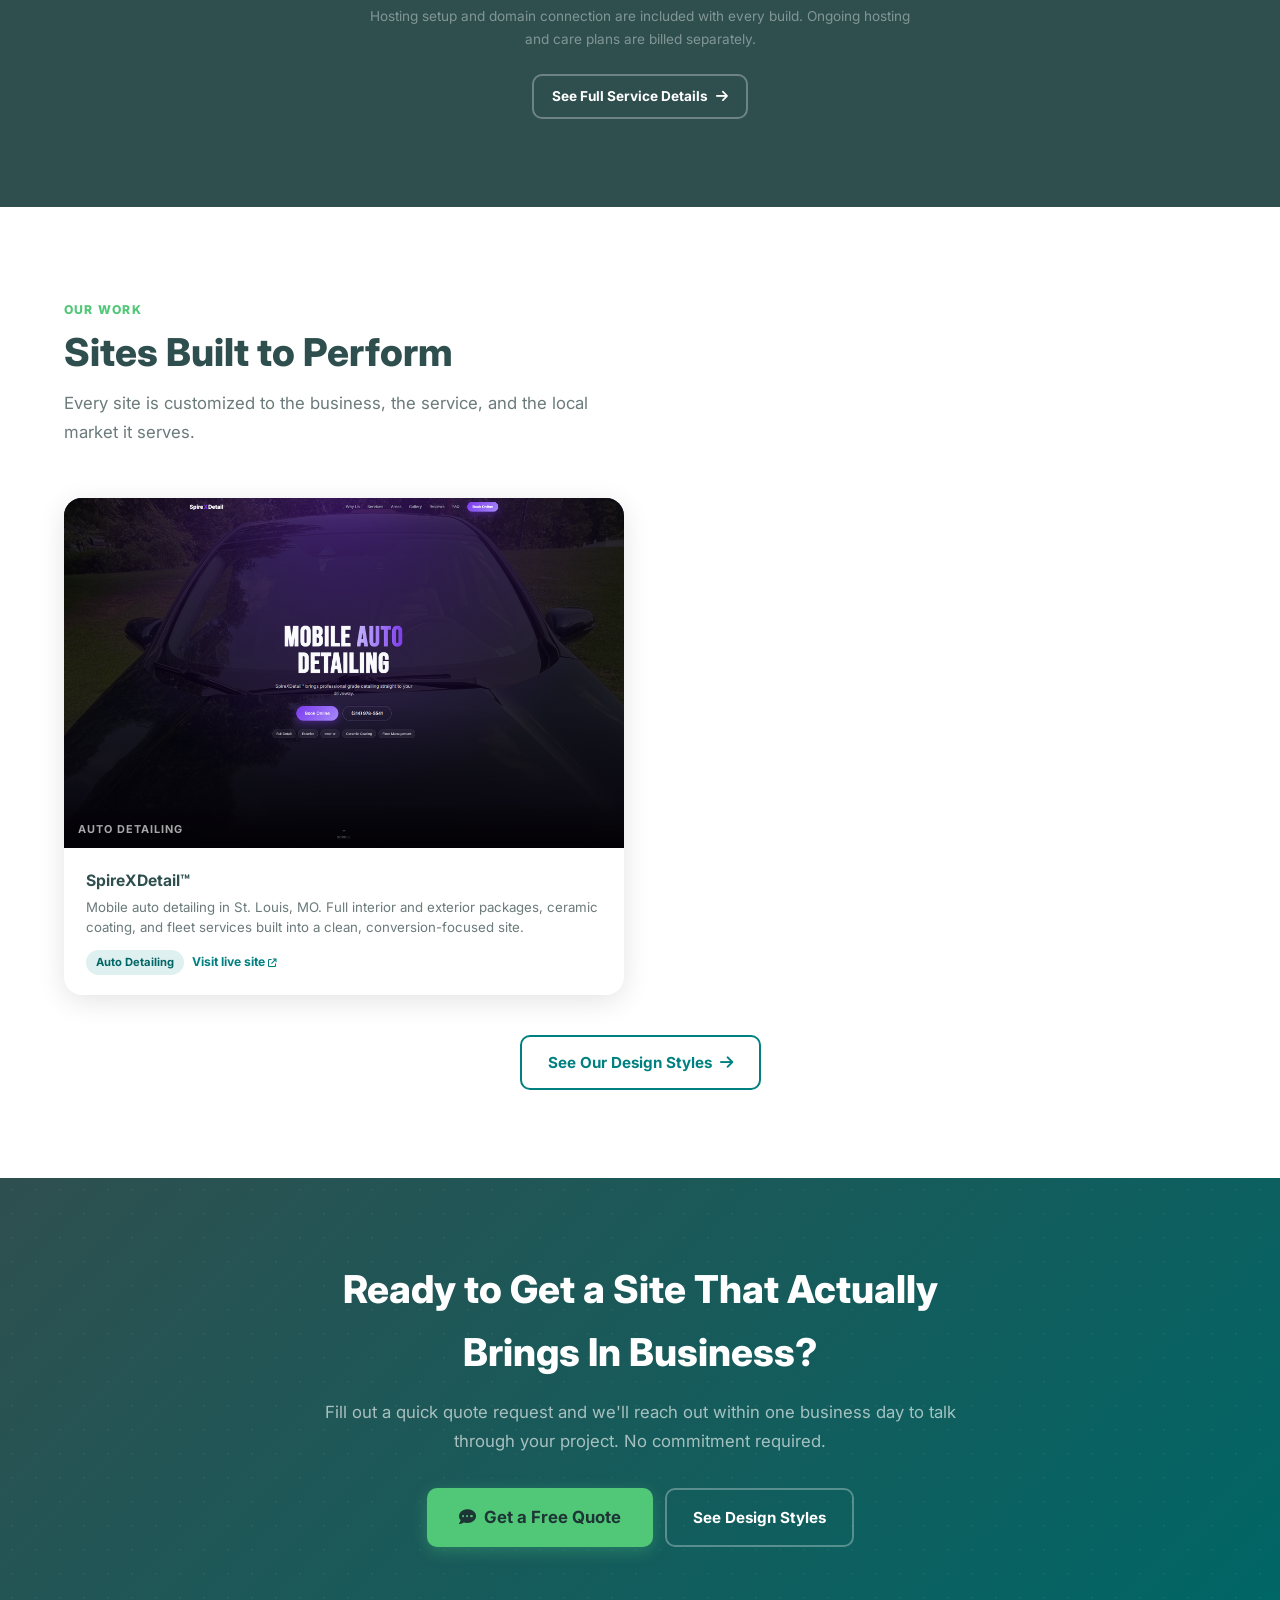
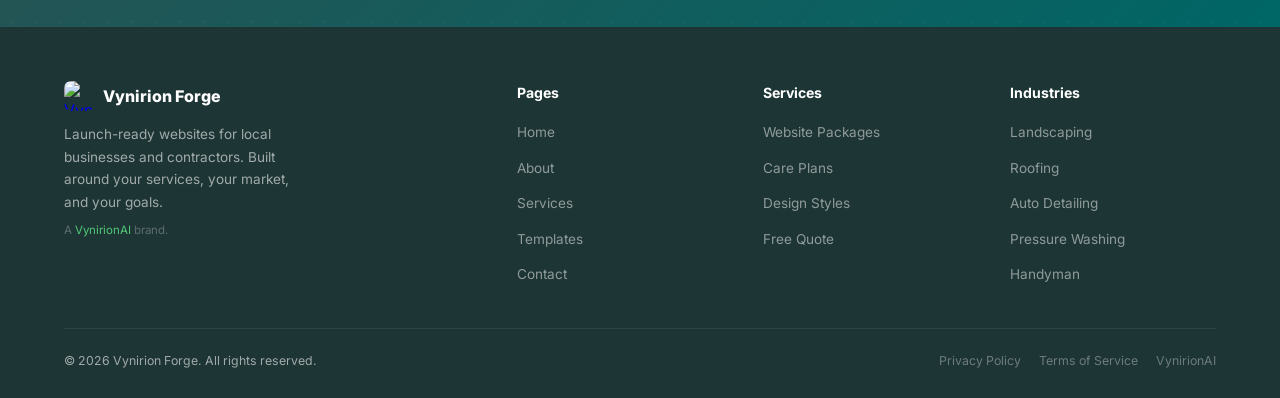
==== commit 4f57b839: "Add files via upload" ====
--- a/vynirion-forge/index.html
+++ b/vynirion-forge/index.html
@@ -4,7 +4,7 @@
   <meta charset="UTF-8">
   <meta name="viewport" content="width=device-width, initial-scale=1.0">
   <title>Vynirion Forge — Professional Websites for Local Businesses</title>
-  <meta name="description" content="Vynirion Forge builds professional, launch-ready websites for contractors and local businesses. Landscapers, roofers, detailers, handymen — if customers need to find you, we build it right.">
+  <meta name="description" content="Vynirion Forge builds professional, launch-ready websites for contractors and local businesses. Landscapers, roofers, detailers, handymen — if customers need to find you online, we build it right.">
   <link href="https://fonts.googleapis.com/css2?family=Inter:wght@400;500;600;700;800&display=swap" rel="stylesheet">
   <link rel="stylesheet" href="https://cdnjs.cloudflare.com/ajax/libs/font-awesome/6.5.0/css/all.min.css">
   <link rel="stylesheet" href="style.css">
@@ -14,7 +14,7 @@
   <!-- NAV -->
   <nav class="site-nav" id="site-nav">
     <a href="index.html" class="nav-logo">
-      <div class="nav-logo-mark">F</div>
+      <img src="assets/vynirionai-logo.png" alt="VynirionAI" class="nav-logo-img">
       <div class="nav-logo-wrap">
         <span class="nav-logo-name">Vynirion Forge</span>
         <span class="nav-logo-sub">Web Design &amp; Hosting</span>
@@ -64,12 +64,12 @@
 
       <div class="hero-btns">
         <a href="contact.html" class="btn btn-em btn-lg"><i class="fa-solid fa-comment-dots"></i> Get a Free Quote</a>
-        <a href="templates.html" class="btn btn-outline-w btn-lg">See Design Styles <i class="fa-solid fa-arrow-right"></i></a>
+        <a href="templates.html" class="btn btn-outline-w btn-lg">See Our Design Styles <i class="fa-solid fa-arrow-right"></i></a>
       </div>
 
       <div class="hero-stats">
         <div>
-          <div class="hstat-num">14</div>
+          <div class="hstat-num">7</div>
           <div class="hstat-label">Day Avg. Launch</div>
         </div>
         <div>
@@ -88,7 +88,7 @@
   <!-- TRUST BAR -->
   <div class="trust-bar">
     <div class="trust-item"><i class="fa-solid fa-circle-check"></i> No long contracts</div>
-    <div class="trust-item"><i class="fa-solid fa-circle-check"></i> Live in 7–14 days</div>
+    <div class="trust-item"><i class="fa-solid fa-circle-check"></i> Live in 3-7 days</div>
     <div class="trust-item"><i class="fa-solid fa-circle-check"></i> Built around your business</div>
     <div class="trust-item"><i class="fa-solid fa-circle-check"></i> Mobile and SEO ready</div>
     <div class="trust-item"><i class="fa-solid fa-circle-check"></i> Ongoing support available</div>
@@ -101,14 +101,14 @@
       <div class="section-header center">
         <div class="label">Who We Work With</div>
         <h2 class="h2">Built for the Trades and Local Service Businesses</h2>
-        <p class="lead">If customers need to find you, call you, or book you online, we build that.</p>
+        <p class="lead">If customers need to find you online, call you, or book you, we make that easy.</p>
       </div>
 
       <div class="svc-grid">
         <div class="svc-card">
           <div class="svc-icon"><i class="fa-solid fa-leaf"></i></div>
           <h3>Landscaping and Lawn Care</h3>
-          <p>Seasonal services, lawn maintenance, hardscaping, and more. Show up when customers search your area.</p>
+          <p>Seasonal services, lawn maintenance, cleanups, and more. Show up when customers search your area.</p>
         </div>
         <div class="svc-card">
           <div class="svc-icon"><i class="fa-solid fa-house"></i></div>
@@ -146,7 +146,7 @@
       <div class="section-header center">
         <div class="label">How It Works</div>
         <h2 class="h2">From First Message to Live Site</h2>
-        <p class="lead">A simple four-step process. You focus on your business and we handle the rest.</p>
+        <p class="lead">You focus on your business and we handle the rest.</p>
       </div>
 
       <div class="process-grid">
@@ -180,7 +180,7 @@
     <div class="wrap">
       <div class="section-header center on-dark">
         <div class="label">Pricing</div>
-        <h2 class="h2">Simple, Transparent Pricing</h2>
+        <h2 class="h2">Upfront, Simple Pricing</h2>
         <p class="lead">One-time build fee. You see the price before we start. Hosting and care plans are available separately.</p>
       </div>
 
@@ -244,7 +244,7 @@
         </div>
       </div>
 
-      <p class="pkg-note">Hosting setup and domain connection are included with every build. Ongoing hosting fees and care plans are billed separately.</p>
+      <p class="pkg-note">Hosting setup and domain connection are included with every build. Ongoing hosting and care plans are billed separately.</p>
       <div style="text-align:center;margin-top:24px;">
         <a href="services.html" class="btn btn-outline-w btn-sm">See Full Service Details <i class="fa-solid fa-arrow-right"></i></a>
       </div>
@@ -257,24 +257,20 @@
     <div class="wrap">
       <div class="section-header">
         <div class="label">Our Work</div>
-        <h2 class="h2">Sites Built to Perform, Not Just Look Good</h2>
+        <h2 class="h2">Sites Built to Perform</h2>
         <p class="lead">Every site is customized to the business, the service, and the local market it serves.</p>
       </div>
 
-      <div class="work-grid">
+      <div class="work-grid" style="grid-template-columns:1fr;max-width:560px;">
 
         <!-- SpireX Detail — real client -->
         <div class="work-card">
-          <div class="work-thumb wt-spirex">
-            <span style="font-size:3.5rem;">🚗</span>
-            <!--
-              SWAP for real screenshot when available:
-              <img src="assets/work-spirex.jpg" alt="SpireX Detail Website" style="width:100%;height:100%;object-fit:cover;position:absolute;inset:0;">
-            -->
+          <div class="work-thumb wt-spirex" style="overflow:hidden;position:relative;">
+            <img src="assets/spirex-screenshot.png" alt="SpireX Detail Website" style="width:100%;height:100%;object-fit:cover;position:absolute;inset:0;">
             <div class="work-thumb-label">Auto Detailing</div>
           </div>
           <div class="work-info">
-            <h3>SpireXDetail™</h3>
+            <h3>SpireXDetail&#8482;</h3>
             <p>Mobile auto detailing in St. Louis, MO. Full interior and exterior packages, ceramic coating, and fleet services built into a clean, conversion-focused site.</p>
             <div style="display:flex;gap:8px;align-items:center;flex-wrap:wrap;">
               <span class="work-pill">Auto Detailing</span>
@@ -283,42 +279,10 @@
           </div>
         </div>
 
-        <!-- Template Design 1 -->
-        <a href="templates.html?tier=1" class="work-card" style="text-decoration:none;color:inherit;display:block;">
-          <div class="work-thumb wt-landscape">
-            <span style="font-size:3.5rem;">🌿</span>
-            <div class="work-thumb-label">Template Preview</div>
-          </div>
-          <div class="work-info">
-            <h3>Local Trust Style</h3>
-            <p>Clean, light, and professional. Our Tier 1 design direction is built for landscaping, lawn care, handyman, and general service businesses.</p>
-            <div style="display:flex;gap:8px;align-items:center;">
-              <span class="work-pill" style="background:var(--gray-100);color:var(--gray-500);">Design Preview</span>
-              <span style="font-size:.76rem;color:var(--teal);font-weight:700;">Preview this style <i class="fa-solid fa-arrow-right" style="font-size:.7em;"></i></span>
-            </div>
-          </div>
-        </a>
-
-        <!-- Template Design 2 -->
-        <a href="templates.html?tier=2" class="work-card" style="text-decoration:none;color:inherit;display:block;">
-          <div class="work-thumb wt-roofing">
-            <span style="font-size:3.5rem;">🏠</span>
-            <div class="work-thumb-label">Template Preview</div>
-          </div>
-          <div class="work-info">
-            <h3>Premium Modern Style</h3>
-            <p>Dark, bold, and high-end. Our Tier 2 design direction is built for roofing, auto detailing, HVAC, and businesses competing at the top of their market.</p>
-            <div style="display:flex;gap:8px;align-items:center;">
-              <span class="work-pill" style="background:var(--gray-100);color:var(--gray-500);">Design Preview</span>
-              <span style="font-size:.76rem;color:var(--teal);font-weight:700;">Preview this style <i class="fa-solid fa-arrow-right" style="font-size:.7em;"></i></span>
-            </div>
-          </div>
-        </a>
-
       </div>
 
       <div style="text-align:center;margin-top:40px;">
-        <a href="templates.html" class="btn btn-outline-em">See Both Design Styles <i class="fa-solid fa-arrow-right"></i></a>
+        <a href="templates.html" class="btn btn-outline-em">See Our Design Styles <i class="fa-solid fa-arrow-right"></i></a>
       </div>
     </div>
   </section>
@@ -343,16 +307,11 @@
       <div class="footer-grid">
         <div>
           <a href="index.html" class="footer-brand-link">
-            <div class="footer-brand-mark">F</div>
+            <img src="assets/vynirionai-logo.png" alt="VynirionAI" class="footer-logo-img">
             <span class="footer-brand-name">Vynirion Forge</span>
           </a>
           <p class="footer-tagline">Launch-ready websites for local businesses and contractors. Built around your services, your market, and your goals.</p>
-          <p class="footer-powered">A <a href="https://vynirionai.com">VynirionAI</a> brand.</p><!-- UPDATE -->
-          <div class="footer-socials" style="margin-top:14px;">
-            <a href="#" class="fsoc" aria-label="Instagram"><i class="fa-brands fa-instagram"></i></a><!-- UPDATE -->
-            <a href="#" class="fsoc" aria-label="Facebook"><i class="fa-brands fa-facebook-f"></i></a><!-- UPDATE -->
-            <a href="#" class="fsoc" aria-label="LinkedIn"><i class="fa-brands fa-linkedin-in"></i></a><!-- UPDATE -->
-          </div>
+          <p class="footer-powered">A <a href="https://vynirionai.com">VynirionAI</a> brand.</p>
         </div>
         <div class="footer-col">
           <h4>Pages</h4>
@@ -388,9 +347,9 @@
       <div class="footer-bottom">
         <span>&copy; 2026 Vynirion Forge. All rights reserved.</span>
         <div class="footer-legal">
-          <a href="#">Privacy Policy</a>
-          <a href="#">Terms of Service</a>
-          <a href="https://vynirionai.com">VynirionAI</a><!-- UPDATE -->
+          <a href="privacy-policy.html">Privacy Policy</a>
+          <a href="terms-of-service.html">Terms of Service</a>
+          <a href="https://vynirionai.com">VynirionAI</a>
         </div>
       </div>
     </div>
--- a/vynirion-forge/style.css
+++ b/vynirion-forge/style.css
@@ -52,8 +52,8 @@
 ───────────────────────────────────────── */
 .label {
   display: inline-block; color: var(--emerald);
-  font-size: .76rem; font-weight: 700;
-  letter-spacing: .12em; text-transform: uppercase;
+  font-size: .76rem; font-weight: 800;
+  letter-spacing: .1em; text-transform: uppercase;
   margin-bottom: 10px;
 }
 .h2 {
@@ -136,6 +136,11 @@
   transition: transform .3s;
 }
 .nav-logo:hover .nav-logo-mark { transform: rotate(8deg) scale(1.06); }
+.nav-logo-img {
+  width: 36px; height: 36px; border-radius: 8px;
+  object-fit: cover; object-position: left center;
+  flex-shrink: 0;
+}
 .nav-logo-wrap { display: flex; flex-direction: column; line-height: 1.1; }
 .nav-logo-name { color: var(--white); font-weight: 800; font-size: 1rem; }
 .nav-logo-sub  { color: var(--emerald); font-size: .62rem; font-weight: 600; letter-spacing: .07em; text-transform: uppercase; }
@@ -434,11 +439,12 @@
 .svc-grid { display: grid; grid-template-columns: repeat(3,1fr); gap: 22px; }
 .svc-card {
   background: var(--white); border-radius: var(--radius-lg);
-  padding: 32px 28px; box-shadow: var(--shadow);
-  border-bottom: 3px solid transparent;
+  padding: 32px 28px;
+  box-shadow: 0 2px 12px rgba(47,79,79,.10), 0 1px 3px rgba(0,0,0,.07);
+  border: 1.5px solid #b8cbc8; border-bottom: 3px solid transparent;
   transition: transform .2s, box-shadow .2s, border-color .2s;
 }
-.svc-card:hover { transform: translateY(-4px); box-shadow: var(--shadow-md); border-bottom-color: var(--emerald); }
+.svc-card:hover { transform: translateY(-4px); box-shadow: var(--shadow-lg); border-color: #b8cbc8; border-bottom-color: var(--emerald); }
 .svc-icon {
   width: 48px; height: 48px; border-radius: 10px;
   background: var(--emerald-pale); color: var(--teal);
@@ -461,10 +467,13 @@
 }
 .step {
   background: var(--white); border-radius: var(--radius); padding: 26px 18px;
-  text-align: center; box-shadow: var(--shadow); position: relative; z-index: 1;
-  transition: transform .2s, box-shadow .2s;
-}
-.step:hover { transform: translateY(-4px); box-shadow: var(--shadow-md); }
+  text-align: center;
+  box-shadow: 0 2px 12px rgba(47,79,79,.10), 0 1px 3px rgba(0,0,0,.07);
+  border: 1.5px solid #b8cbc8;
+  position: relative; z-index: 1;
+  transition: transform .2s, box-shadow .2s, border-color .2s;
+}
+.step:hover { transform: translateY(-6px); box-shadow: var(--shadow-lg); border-color: var(--emerald); }
 .step-num {
   width: 48px; height: 48px; border-radius: 50%;
   background: var(--slate); color: var(--emerald);
@@ -885,6 +894,11 @@
   display: flex; align-items: center; justify-content: center;
   color: var(--slate-dark); font-size: .85rem; font-weight: 800;
 }
+.footer-logo-img {
+  width: 30px; height: 30px; border-radius: 7px;
+  object-fit: cover; object-position: left center;
+  flex-shrink: 0;
+}
 .footer-brand-name { color: var(--white); font-weight: 800; font-size: 1rem; }
 .footer-tagline  { font-size: .85rem; line-height: 1.65; margin-bottom: 8px; max-width: 240px; }
 .footer-powered  { font-size: .72rem; color: rgba(255,255,255,.28); }
@@ -895,8 +909,7 @@
 .footer-col a  { color: rgba(255,255,255,.5); text-decoration: none; font-size: .85rem; transition: color .2s; }
 .footer-col a:hover { color: var(--emerald); }
 
-/* UPDATE social links → replace # with real URLs */
-.footer-socials { display: flex; gap: 8px; margin-top: 16px; }
+.footer-socials { display: none; }
 .fsoc {
   width: 33px; height: 33px; border-radius: 7px;
   background: rgba(255,255,255,.07);
@@ -914,6 +927,19 @@
 .footer-bottom a { color: rgba(255,255,255,.35); text-decoration: none; transition: color .2s; }
 .footer-bottom a:hover { color: var(--emerald); }
 .footer-legal { display: flex; gap: 18px; }
+
+
+/* ─────────────────────────────────────────
+   LEGAL PAGES
+───────────────────────────────────────── */
+.legal-body { color: var(--gray-500); line-height: 1.85; }
+.legal-body h2 { font-size: 1.15rem; font-weight: 800; color: var(--slate); margin: 40px 0 12px; }
+.legal-body h2:first-child { margin-top: 0; }
+.legal-body p { margin-bottom: 14px; }
+.legal-body ul { margin: 0 0 14px 20px; }
+.legal-body ul li { margin-bottom: 6px; }
+.legal-body a { color: var(--teal); text-decoration: none; }
+.legal-body a:hover { text-decoration: underline; }
 
 
 /* ─────────────────────────────────────────
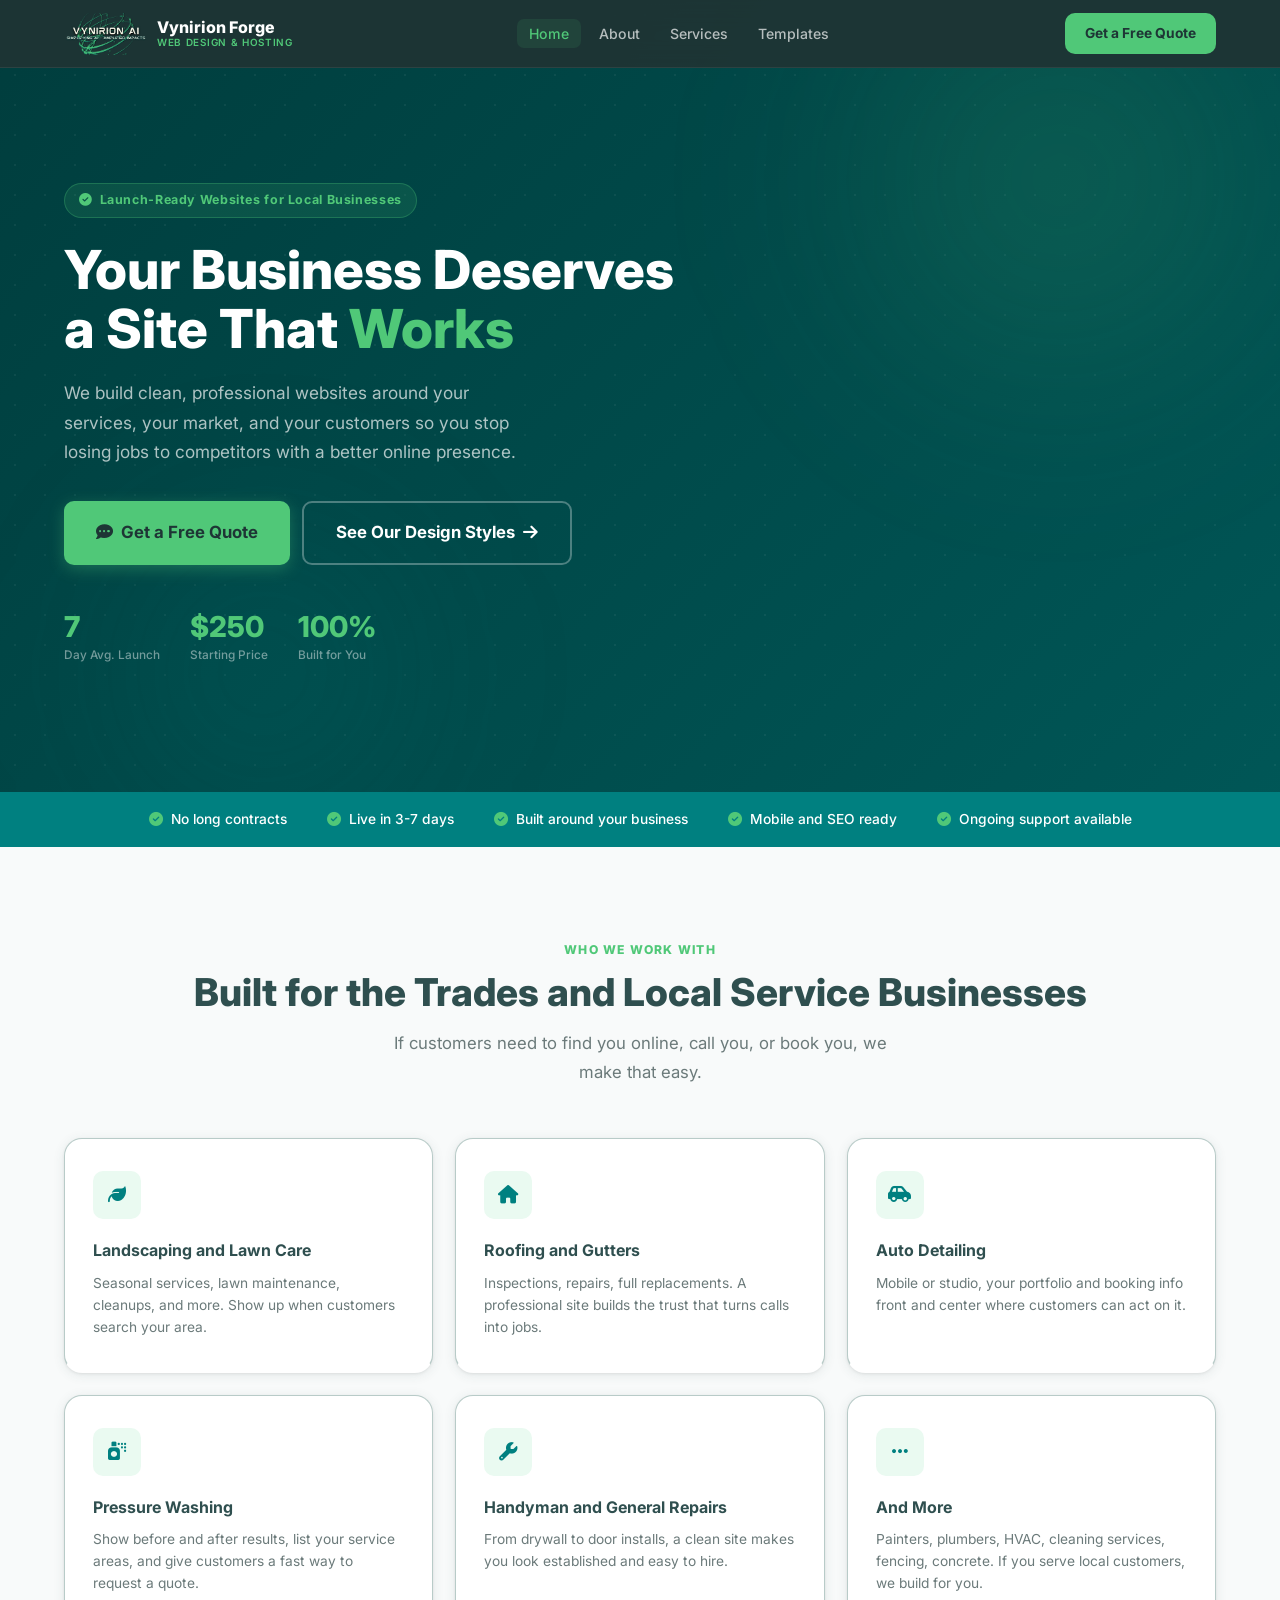
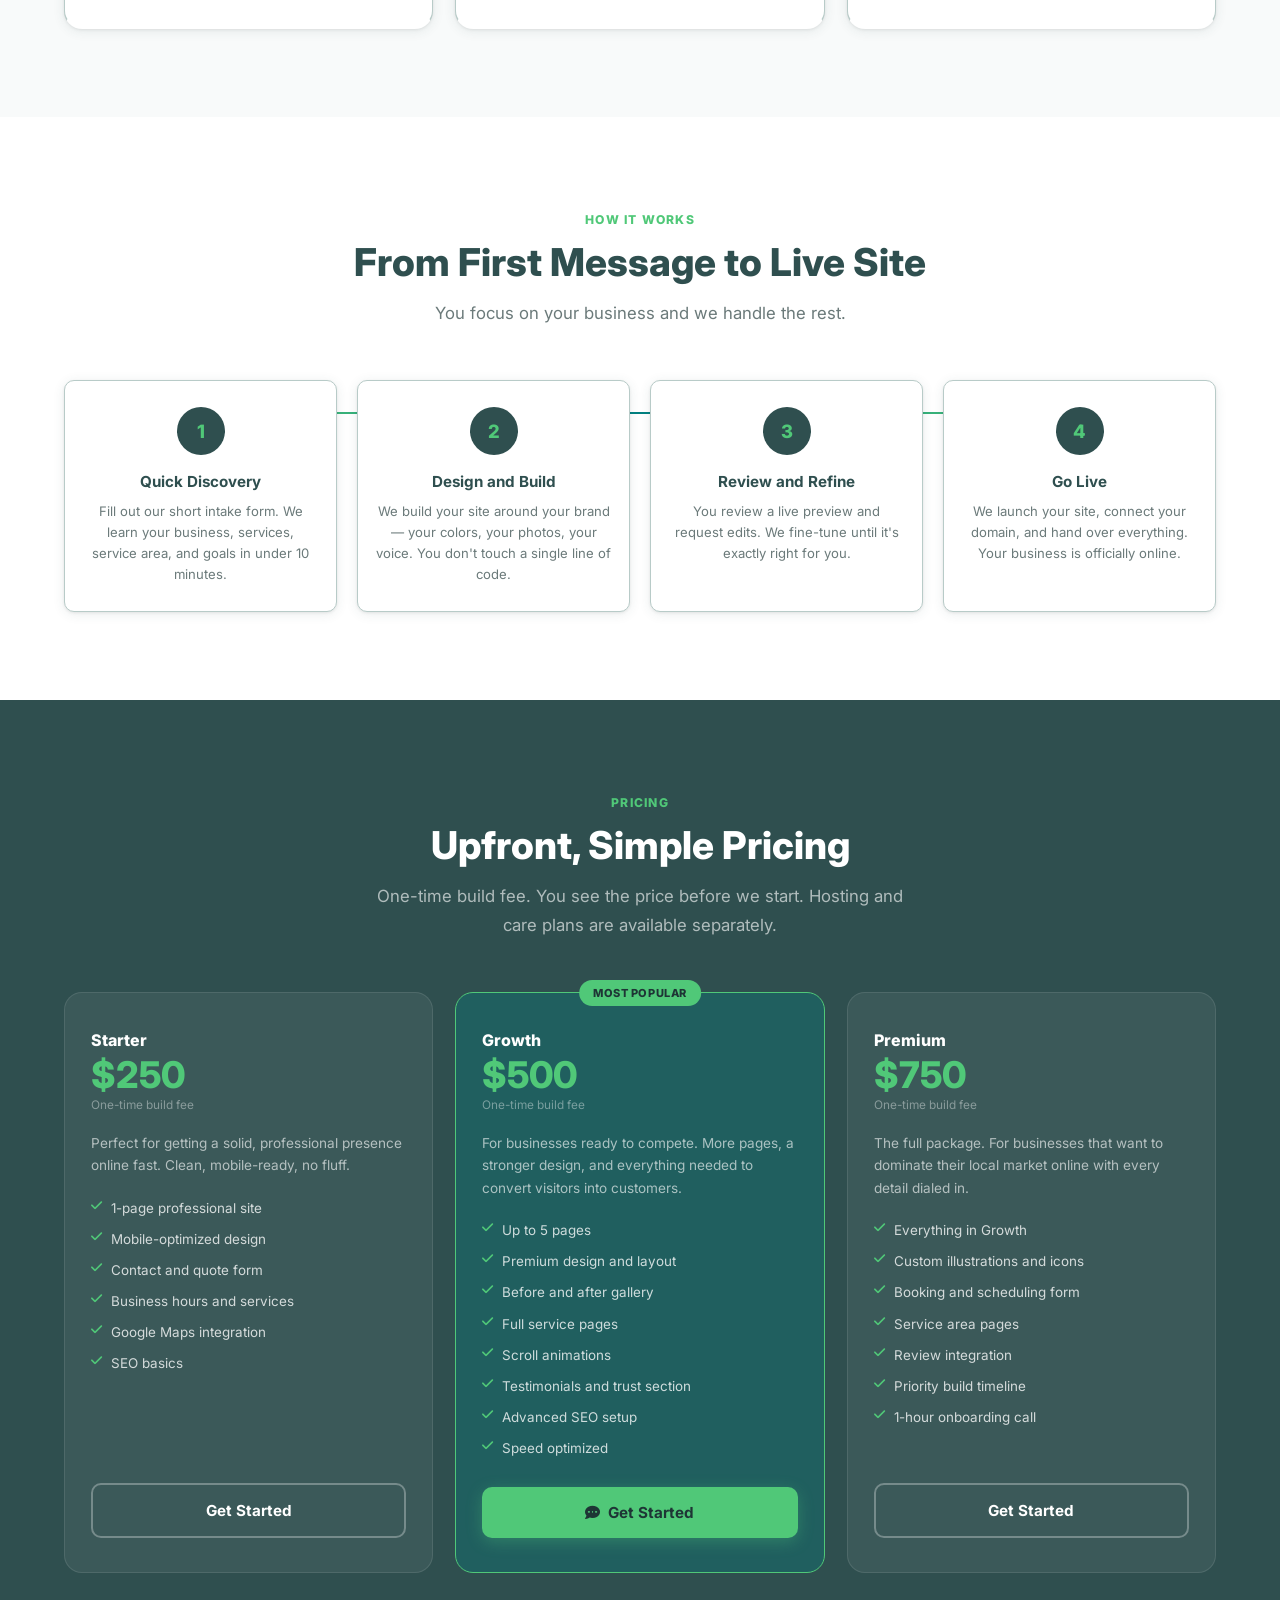
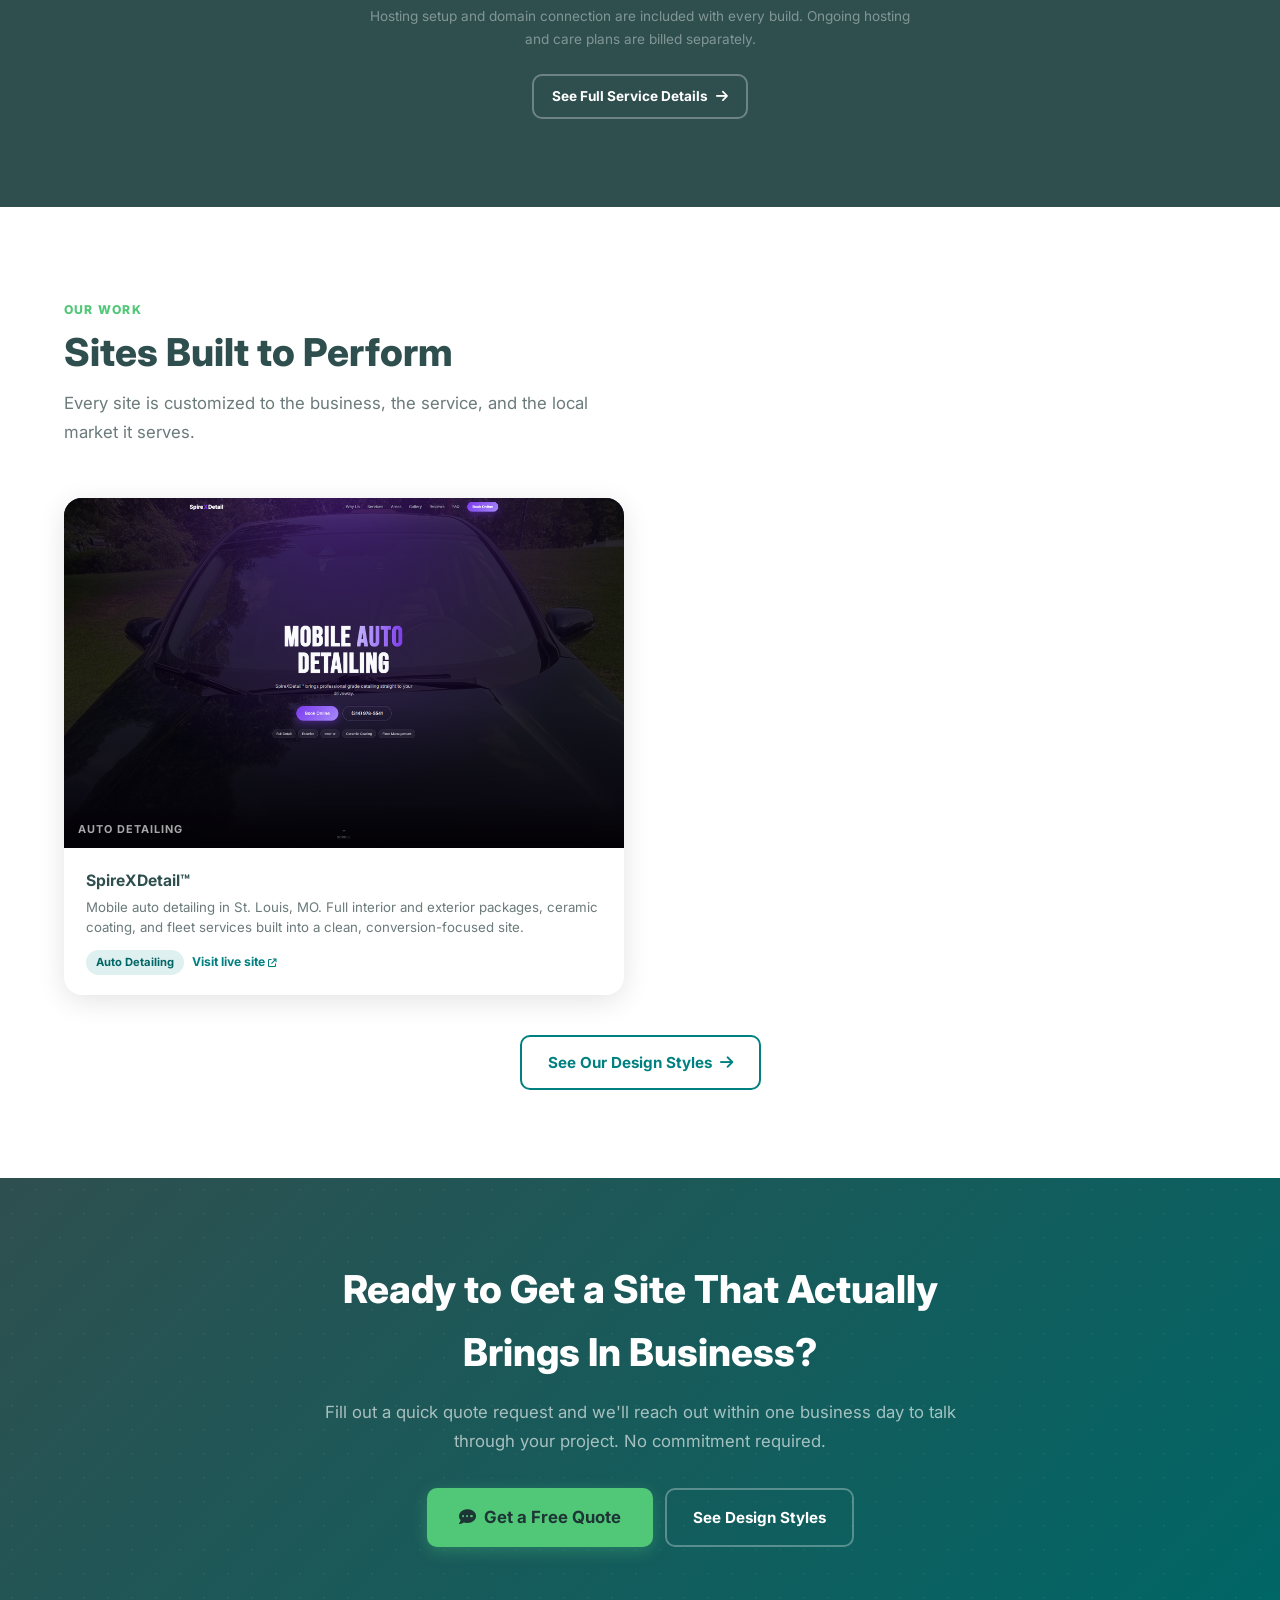
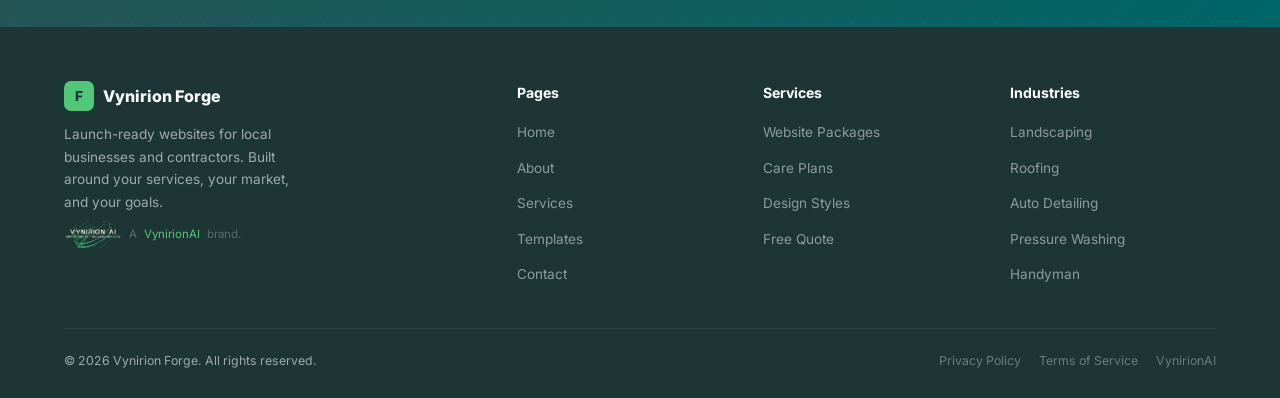
==== commit 8d57eb92: "Add files via upload" ====
--- a/vynirion-forge/index.html
+++ b/vynirion-forge/index.html
@@ -266,7 +266,7 @@
         <!-- SpireX Detail — real client -->
         <div class="work-card">
           <div class="work-thumb wt-spirex" style="overflow:hidden;position:relative;">
-            <img src="assets/spirex-screenshot.png" alt="SpireX Detail Website" style="width:100%;height:100%;object-fit:cover;position:absolute;inset:0;">
+            <img src="assets/spirex-screenshot.png" alt="SpireX Detail Website" loading="lazy" style="width:100%;height:100%;object-fit:cover;position:absolute;inset:0;">
             <div class="work-thumb-label">Auto Detailing</div>
           </div>
           <div class="work-info">
@@ -307,11 +307,11 @@
       <div class="footer-grid">
         <div>
           <a href="index.html" class="footer-brand-link">
-            <img src="assets/vynirionai-logo.png" alt="VynirionAI" class="footer-logo-img">
+            <div class="footer-brand-mark">F</div>
             <span class="footer-brand-name">Vynirion Forge</span>
           </a>
           <p class="footer-tagline">Launch-ready websites for local businesses and contractors. Built around your services, your market, and your goals.</p>
-          <p class="footer-powered">A <a href="https://vynirionai.com">VynirionAI</a> brand.</p>
+          <p class="footer-powered"><img src="assets/vynirionai-logo.png" alt="VynirionAI" class="footer-powered-logo"> A <a href="https://vynirionai.com">VynirionAI</a> brand.</p>
         </div>
         <div class="footer-col">
           <h4>Pages</h4>
--- a/vynirion-forge/style.css
+++ b/vynirion-forge/style.css
@@ -137,8 +137,8 @@
 }
 .nav-logo:hover .nav-logo-mark { transform: rotate(8deg) scale(1.06); }
 .nav-logo-img {
-  width: 36px; height: 36px; border-radius: 8px;
-  object-fit: cover; object-position: left center;
+  width: 84px; height: 42px;
+  object-fit: cover; object-position: center;
   flex-shrink: 0;
 }
 .nav-logo-wrap { display: flex; flex-direction: column; line-height: 1.1; }
@@ -689,12 +689,14 @@
   padding: 5px 12px; font-size: .7rem; color: #888; font-family: monospace;
 }
 .viewer-open {
-  display: inline-flex; align-items: center; gap: 5px;
-  font-size: .72rem; font-weight: 700; color: var(--teal);
+  display: inline-flex; align-items: center; gap: 6px;
+  font-size: .74rem; font-weight: 800; color: var(--white);
+  background: var(--teal); padding: 6px 14px; border-radius: 100px;
   text-decoration: none; white-space: nowrap;
-  transition: color .2s;
-}
-.viewer-open:hover { color: var(--teal-dark); }
+  box-shadow: 0 2px 8px rgba(0,128,128,.35);
+  transition: background .2s, transform .15s, box-shadow .2s;
+}
+.viewer-open:hover { background: var(--teal-dark); transform: translateY(-1px); box-shadow: 0 4px 12px rgba(0,128,128,.45); }
 
 /* Real iframe preview */
 .template-iframe {
@@ -901,7 +903,8 @@
 }
 .footer-brand-name { color: var(--white); font-weight: 800; font-size: 1rem; }
 .footer-tagline  { font-size: .85rem; line-height: 1.65; margin-bottom: 8px; max-width: 240px; }
-.footer-powered  { font-size: .72rem; color: rgba(255,255,255,.28); }
+.footer-powered  { font-size: .72rem; color: rgba(255,255,255,.28); display:flex; align-items:center; gap:7px; }
+.footer-powered-logo { width: 58px; height: 27px; object-fit: cover; object-position: center; flex-shrink: 0; }
 .footer-powered a { color: var(--emerald); text-decoration: none; }
 
 .footer-col h4 { color: var(--white); font-weight: 700; font-size: .88rem; margin-bottom: 14px; }
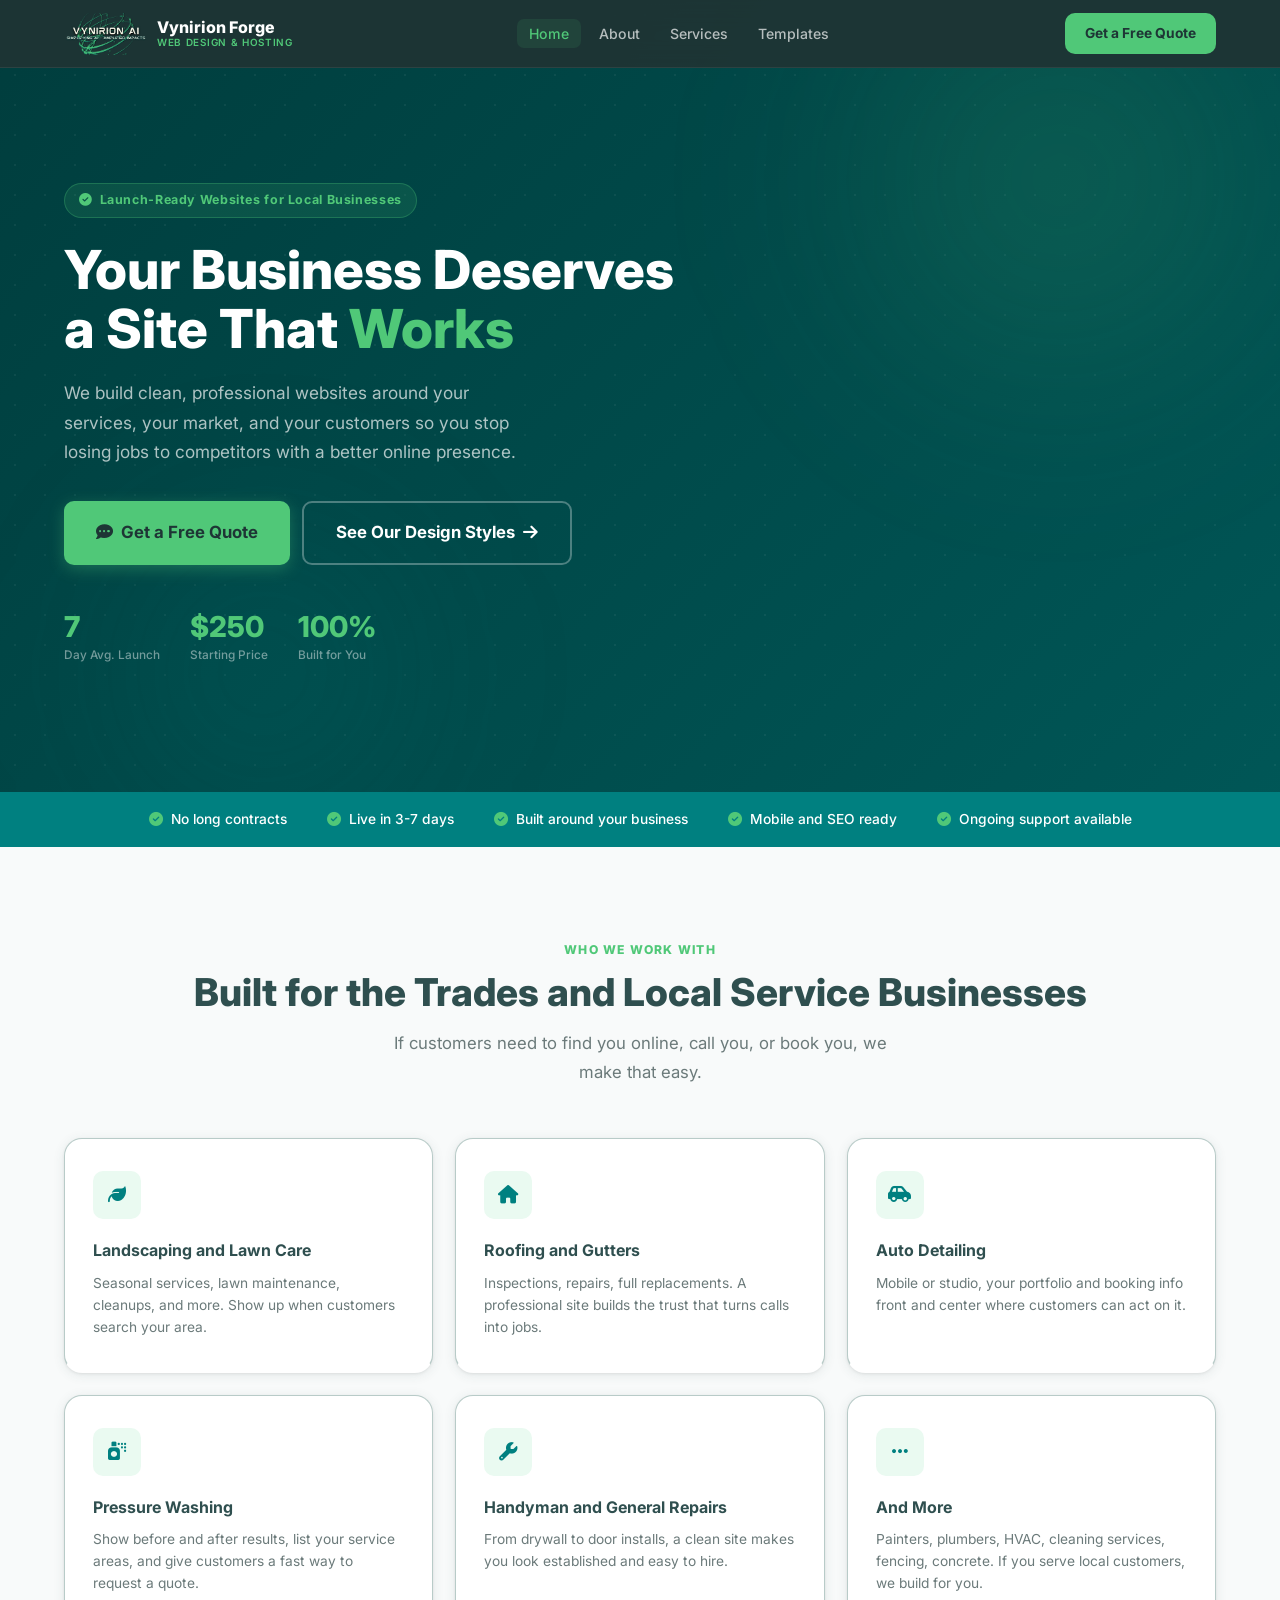
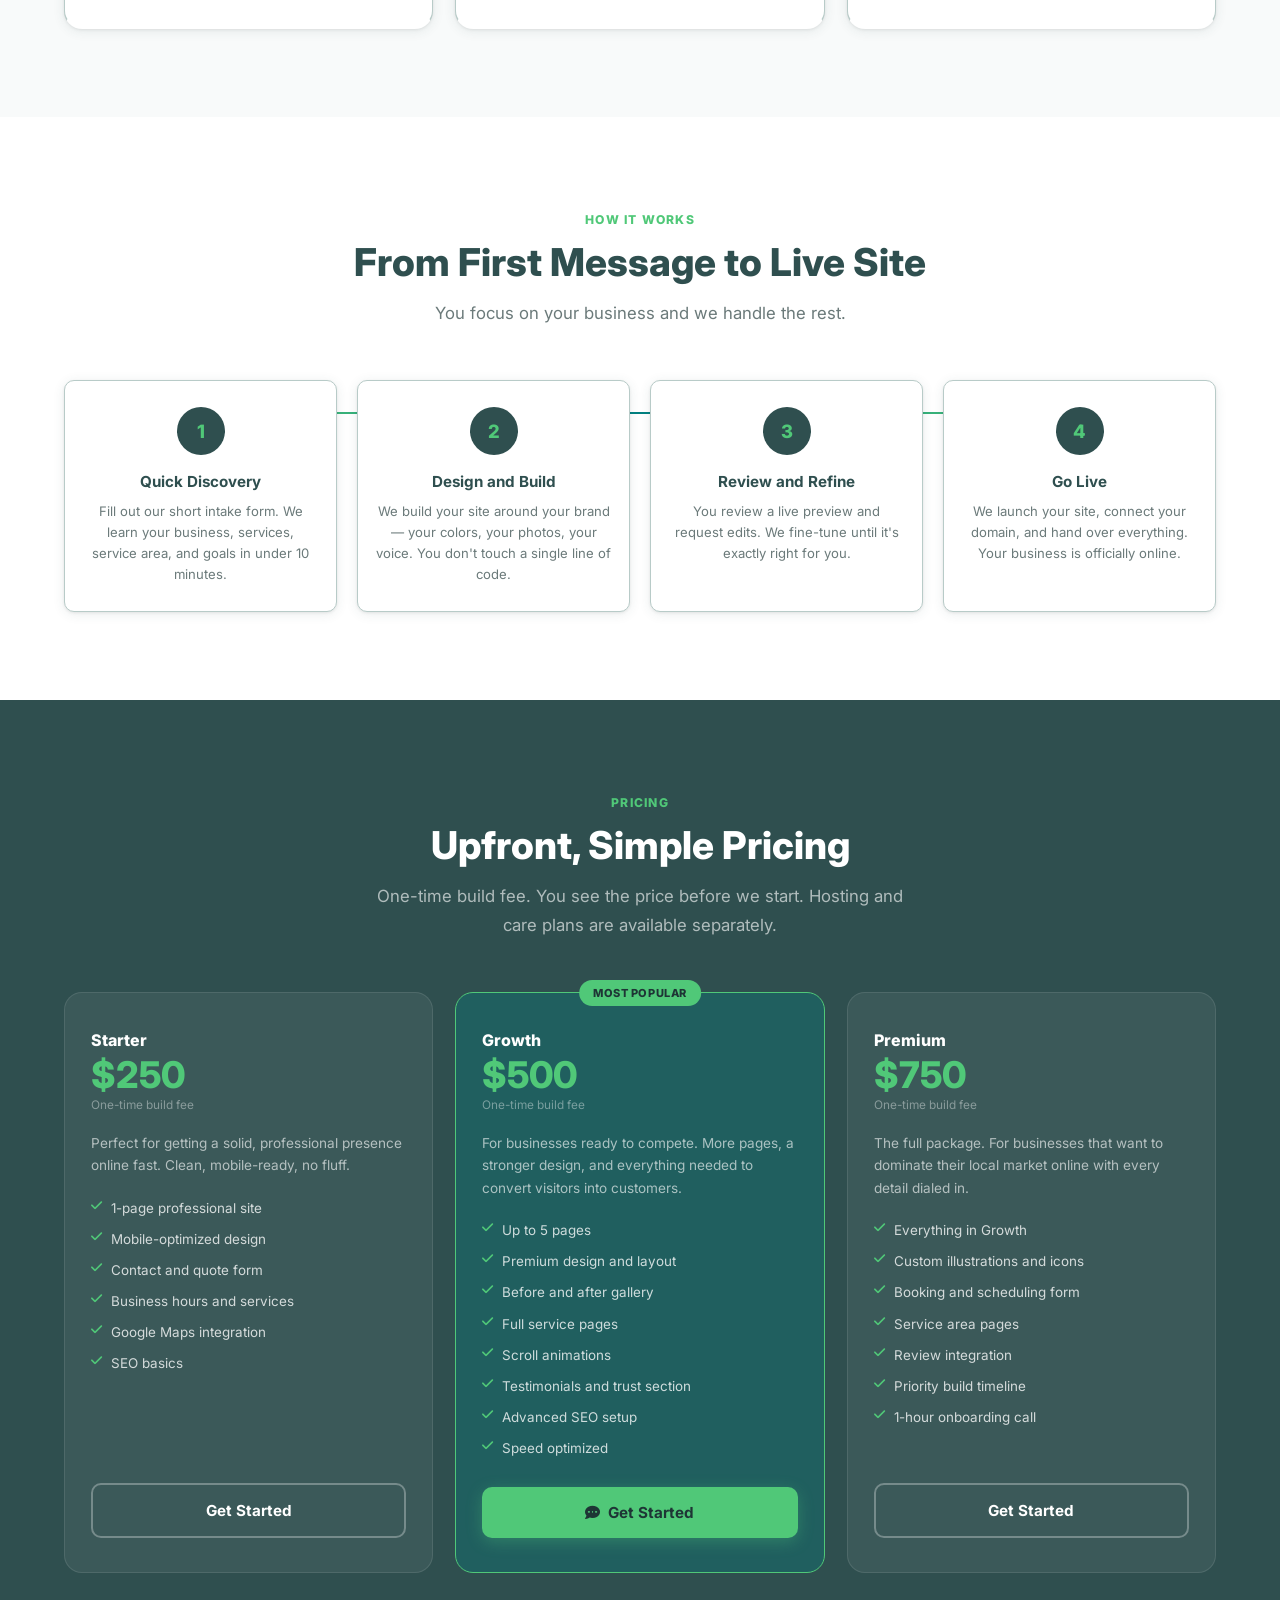
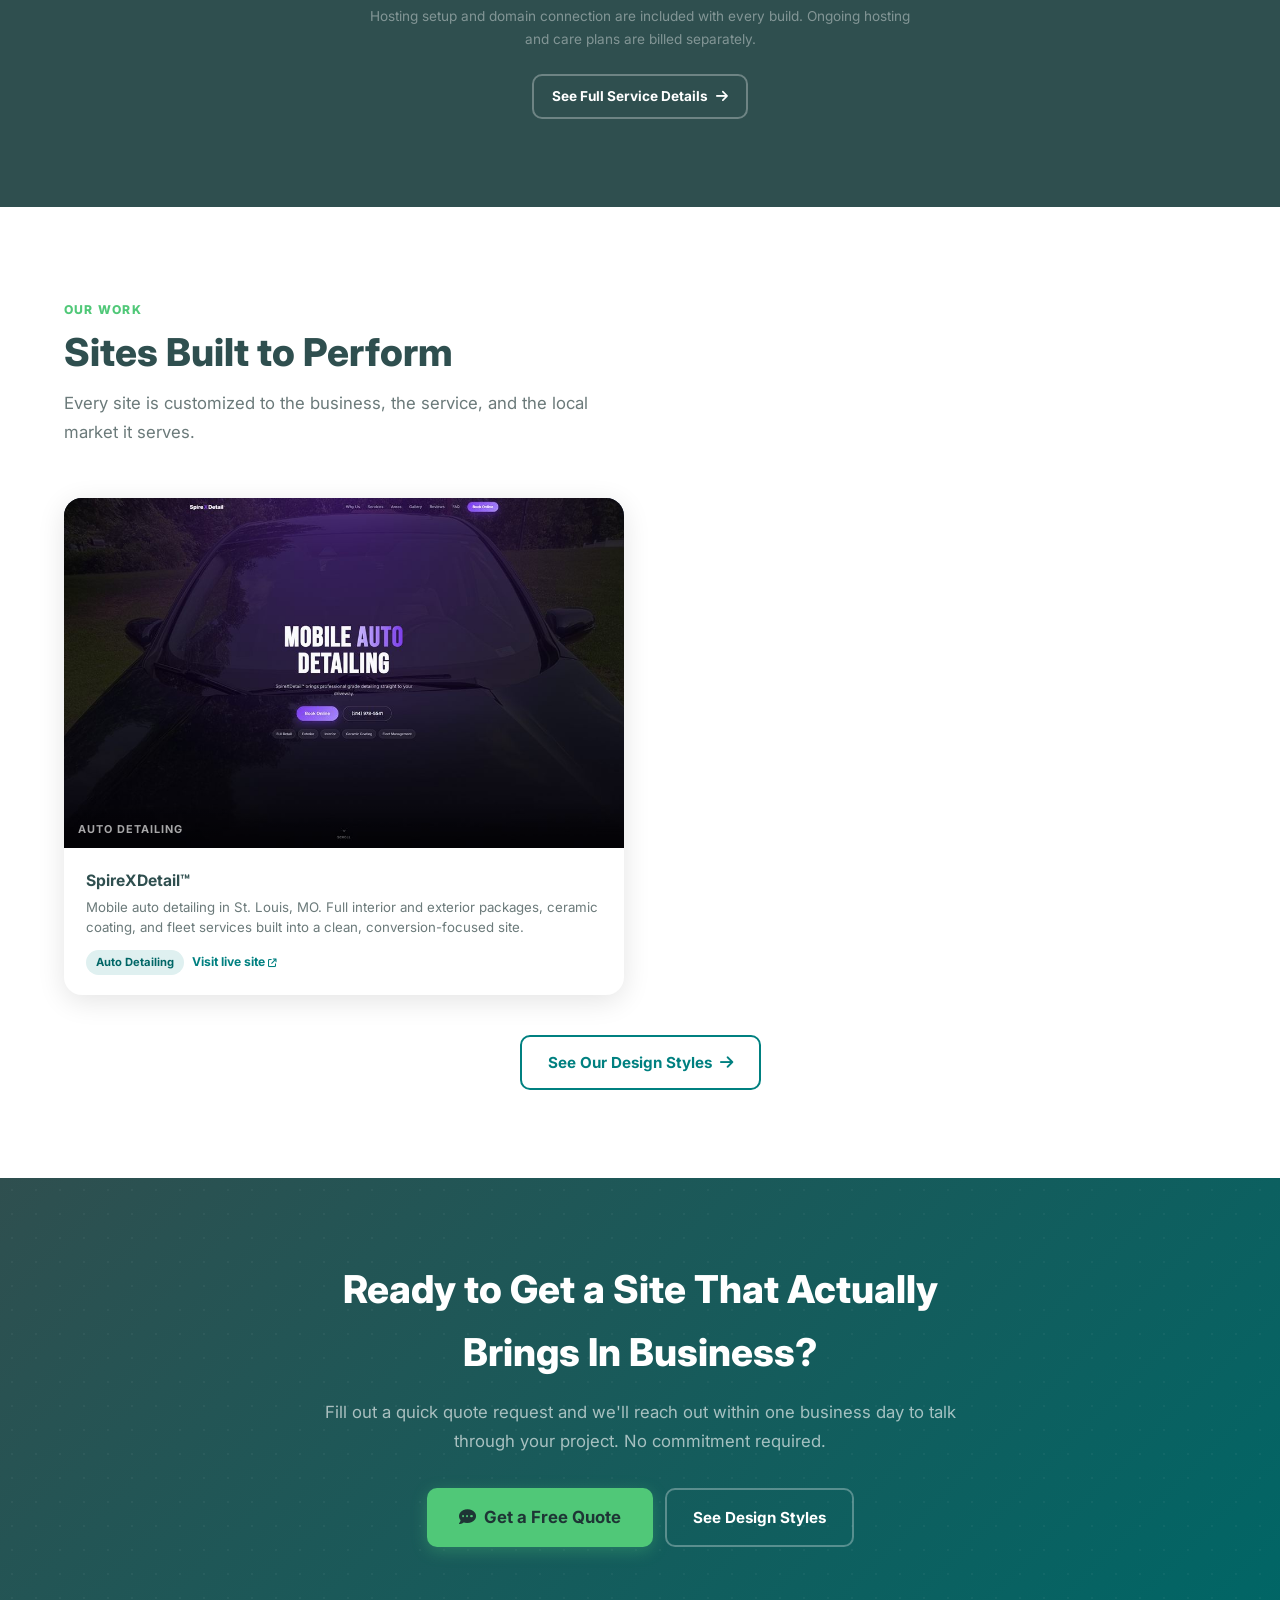
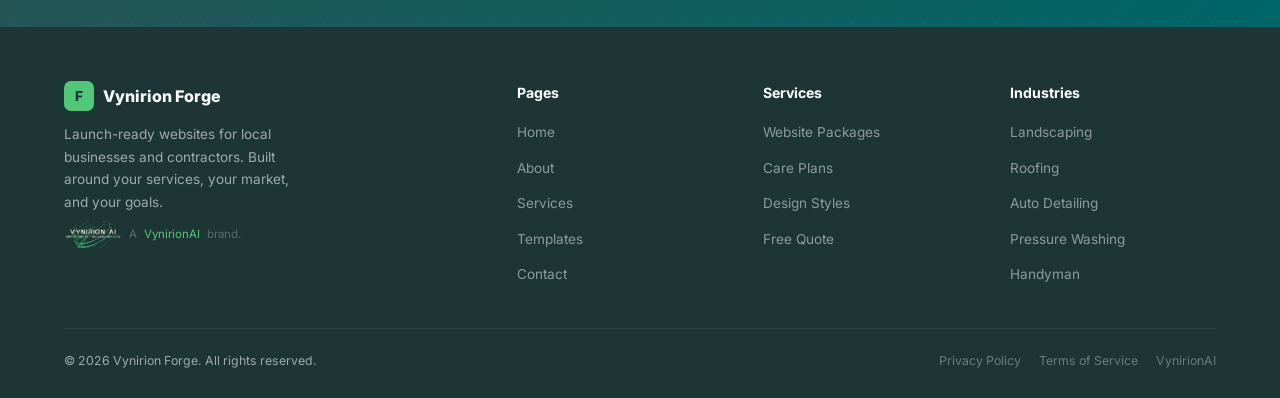
==== commit 2250ca34: "Add files via upload" ====
--- a/vynirion-forge/index.html
+++ b/vynirion-forge/index.html
@@ -5,9 +5,10 @@
   <meta name="viewport" content="width=device-width, initial-scale=1.0">
   <title>Vynirion Forge — Professional Websites for Local Businesses</title>
   <meta name="description" content="Vynirion Forge builds professional, launch-ready websites for contractors and local businesses. Landscapers, roofers, detailers, handymen — if customers need to find you online, we build it right.">
+  <link rel="icon" type="image/png" href="assets/vynirionai-logo.png">
   <link href="https://fonts.googleapis.com/css2?family=Inter:wght@400;500;600;700;800&display=swap" rel="stylesheet">
   <link rel="stylesheet" href="https://cdnjs.cloudflare.com/ajax/libs/font-awesome/6.5.0/css/all.min.css">
-  <link rel="stylesheet" href="style.css">
+  <link rel="stylesheet" href="style.css?v=3">
 </head>
 <body>
 
@@ -266,7 +267,7 @@
         <!-- SpireX Detail — real client -->
         <div class="work-card">
           <div class="work-thumb wt-spirex" style="overflow:hidden;position:relative;">
-            <img src="assets/spirex-screenshot.png" alt="SpireX Detail Website" loading="lazy" style="width:100%;height:100%;object-fit:cover;position:absolute;inset:0;">
+            <img src="assets/spirex-screenshot.jpg" alt="SpireX Detail Website" loading="lazy" style="width:100%;height:100%;object-fit:cover;position:absolute;inset:0;">
             <div class="work-thumb-label">Auto Detailing</div>
           </div>
           <div class="work-info">
@@ -359,6 +360,6 @@
     <i class="fa-solid fa-chevron-up"></i>
   </button>
 
-  <script src="script.js"></script>
+  <script src="script.js?v=3"></script>
 </body>
 </html>
--- a/vynirion-forge/style.css
+++ b/vynirion-forge/style.css
@@ -697,6 +697,22 @@
   transition: background .2s, transform .15s, box-shadow .2s;
 }
 .viewer-open:hover { background: var(--teal-dark); transform: translateY(-1px); box-shadow: 0 4px 12px rgba(0,128,128,.45); }
+
+/* Mobile-only template preview card (iframes hidden on touch) */
+.mobile-preview-btn {
+  display: none; flex-direction: column; align-items: center; gap: 14px;
+  background: var(--slate); border-radius: var(--radius-lg);
+  padding: 32px 24px; text-align: center; text-decoration: none;
+}
+.mobile-preview-btn i.fa-mobile-screen-button { font-size: 2rem; color: var(--emerald); }
+.mobile-preview-btn strong { color: var(--white); font-size: 1rem; font-weight: 800; }
+.mobile-preview-btn span { color: rgba(255,255,255,.55); font-size: .82rem; line-height: 1.5; }
+.mobile-preview-btn .mpb-cta {
+  display: inline-flex; align-items: center; gap: 8px;
+  background: var(--emerald); color: var(--slate-dark);
+  font-weight: 800; font-size: .9rem; padding: 13px 26px;
+  border-radius: 100px; margin-top: 4px;
+}
 
 /* Real iframe preview */
 .template-iframe {
@@ -967,15 +983,36 @@
   .care-grid { grid-template-columns: 1fr; max-width: 440px; margin: 0 auto; }
 }
 @media (max-width: 768px) {
-  section, .section { padding: 64px 5%; }
+  /* Tighter vertical rhythm — mobile pages were far too long */
+  section, .section { padding: 44px 5%; }
+  .section-header { margin-bottom: 32px; }
+  .lead { font-size: .95rem; }
+  .h2 { font-size: 1.55rem; }
+
+  /* Nav: hamburger only — the top CTA is redundant with the sticky bottom bar */
   .nav-links { display: none; }
   .hamburger { display: flex; }
+  .nav-cta { display: none; }
+  .nav-logo-img { width: 60px; height: 32px; }
+  .nav-logo-sub { display: none; }
+  .nav-logo-name { font-size: .95rem; }
+
+  /* Hero: less air, faster to the point */
+  .home-hero { padding-top: calc(var(--nav-h) + 32px); padding-bottom: 40px; }
+  .home-hero h1 { font-size: 1.8rem; }
+  .hero-badge { font-size: .72rem; padding: 6px 12px; }
+  .page-hero { padding-top: calc(var(--nav-h) + 36px); padding-bottom: 40px; }
+  .page-hero h1 { font-size: 1.7rem; }
+
   .work-grid { grid-template-columns: 1fr; max-width: 380px; margin: 0 auto; }
   .svc-grid  { grid-template-columns: 1fr; }
-  .footer-grid { grid-template-columns: 1fr; }
-  .trust-bar { gap: 14px; justify-content: flex-start; flex-direction: column; padding: 16px 5%; }
-  .home-hero h1 { font-size: 1.9rem; }
+  .footer-grid { grid-template-columns: 1fr; gap: 28px; }
+  .trust-bar { gap: 10px; justify-content: flex-start; flex-direction: column; padding: 14px 5%; }
   .form-grid { grid-template-columns: 1fr; }
+
+  /* Templates page: iframes are unusable on touch — swap for open-in-new-tab cards */
+  .template-viewer { display: none; }
+  .mobile-preview-btn { display: flex; }
 }
 @media (max-width: 480px) {
   .hero-btns { flex-direction: column; }
